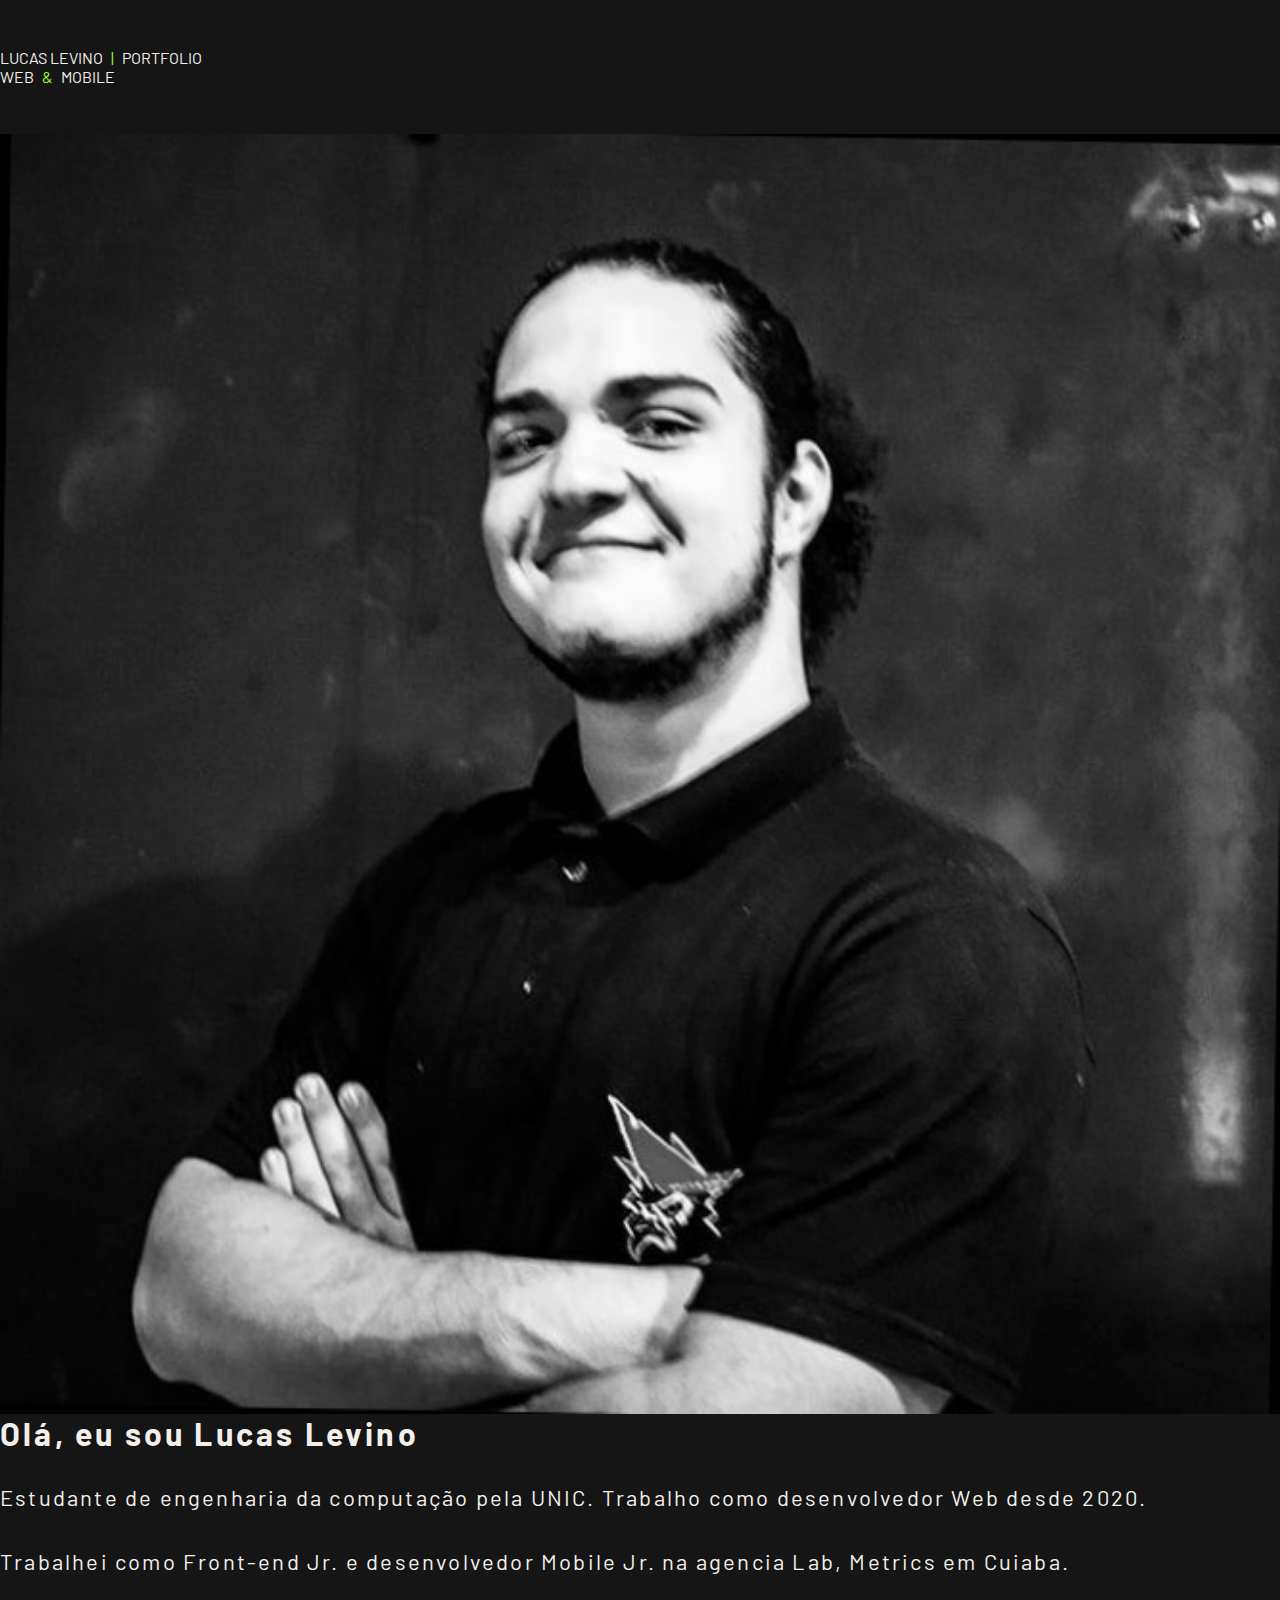
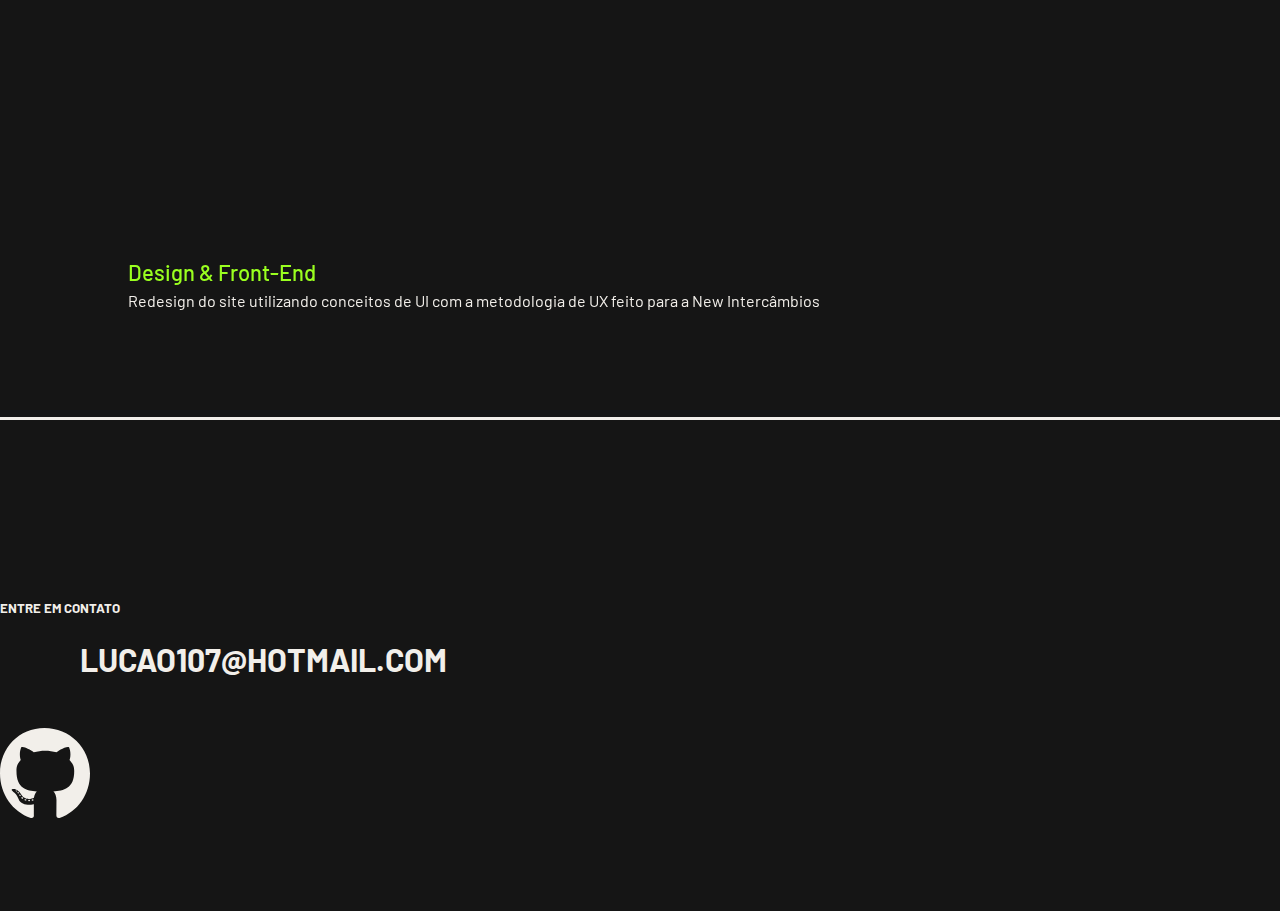
==== index.html @ aa49f3d6 "cursor" ====
<!DOCTYPE html>
<html lang="pt-br">

<head>
    <meta charset="UTF-8">
    <meta name="viewport" content="width=device-width, initial-scale=1.0">
    <title>Lucas Levino | Portfolio</title>

    <link rel="shortcut icon" href="./assets/favicon.png" />
    <link href="https://cdn.jsdelivr.net/npm/bootstrap@5.0.0-beta1/dist/css/bootstrap.min.css" rel="stylesheet"
        integrity="sha384-giJF6kkoqNQ00vy+HMDP7azOuL0xtbfIcaT9wjKHr8RbDVddVHyTfAAsrekwKmP1" crossorigin="anonymous">
    <link rel="stylesheet" href="./src/css/styles.css">
</head>

<body>

    <header class="container">
        <div class="col-sm-12">
            <div class="row d-flex">

                <div class="col-8 col-sm-6">
                    <h4>LUCAS LEVINO<span>|</span>PORTFOLIO</h4>
                </div>

                <div class="col-4 col-sm-6 d-flex justify-content-end">
                    <h4 class="float-right">WEB<span>&</span>MOBILE</h4>
                </div>

            </div>
        </div>
    </header>


    <section id="about">
    
        <div class="container">

            <div class="row d-flex align-items-center" style="height: 100vh;">

                <div class="col-lg-12 col-md-12 col-sm-12">

                    <div class="row">

                        <div class="col-lg-5 col-md-5 col-sm-12">
                           <img width="100%" alt="a picture of me" src="[data-uri]">
                        </div>

                        <div class="col-1"></div>

                        <div class="col-6 d-flex align-items-end">
                            <div class="row">
                                <h3 class="name"> Olá, eu sou Lucas Levino </h3> 

                                <p class="text-desc">Estudante de engenharia da computação pela UNIC. Trabalho como desenvolvedor Web desde 2020. <br /><br /> Trabalhei como Front-end Jr. e desenvolvedor Mobile Jr. na agencia Lab, Metrics em Cuiaba. </p>
                            </div>

                        </div>

                    </div>

                </div>

            </div>

        </div>
    
    </section>


    <section id="portfolio">
        <div class="container item-portfolio">

            <div class="col-sm-1"></div>

            <div class="col-sm-11">

                    <div class="row">
                        <div class="col-sm-1"></div>
                        <div class="col-md-11 col-sm-11">
                            
                            <div class="row">
                                <div class="slide-wrapper">

                                    <ul class="slide">
                                        <li>

                                            <iframe width="1024px" height="680px" src="https://www.figma.com/embed?embed_host=share&url=https%3A%2F%2Fwww.figma.com%2Fproto%2F5u3Y4OYduTuFRxQapcjtul%2FNew%3Fnode-id%3D79%253A323%26viewport%3D1167%252C554%252C0.10126150399446487%26scaling%3Dscale-down-width" allowfullscreen></iframe>
                                                    
                                            <h4 class="tag-title"> Design & Front-End </h4>
                                            <p class="desc-body"> Redesign do site utilizando conceitos de UI com a metodologia de UX feito para a New Intercâmbios</p>

                                        </li>
                                        <!-- <li><div class="slide-item" style="background-color: red;"></div></li>
                                        <li><div class="slide-item" style="background-color: blue;"></div></li>
                                        <li><div class="slide-item" style="background-color: yellow;"></div></li>
                                        <li><div class="slide-item" style="background-color: whitesmoke;"></div></li>
                                        <li><div class="slide-item" style="background-color: blue;"></div></li>
                                        <li><div class="slide-item" style="background-color: yellow;"></div></li>
                                        <li><div class="slide-item" style="background-color: whitesmoke;"></div></li> -->
                                    </ul>
                                </div>
                            </div>

                            <div class="row">
                                <div class="arrow-nav">
                                    <button class="prev"></button>
                                    <button class="next"></button>
                                </div>
                            </div>
                            
                        </div>

                    </div>

            </div>

        </div>
    
    </section>


    <footer id="contact">
    
        <div class="container">
            <div class="row d-flex justify-content-center" style="margin-bottom: 50px;">
                <div class="col-6">
                    <div class="row">
                        <h5>
                            ENTRE EM CONTATO
                        </h5>
                    </div>
                    <div class="row">
                        <h1 style="margin-left: 80px; margin-top: 24px; text-transform: uppercase;" >
                            lucao107@hotmail.com
                        </h1>
                    </div>
                </div>
            </div>

            <div class="row d-flex justify-content-end">
                <div class="col-2">
                    <a href="#" id="github" class="text-right">
                        <svg width="90" height="90" viewBox="0 0 90 90" id="github-svg" xmlns="http://www.w3.org/2000/svg">
                        <path d="M30.1028 72.4679C30.1028 72.8401 29.6855 73.1378 29.1593 73.1378C28.5605 73.1937 28.1431 72.8959 28.1431 72.4679C28.1431 72.0957 28.5605 71.7979 29.0867 71.7979C29.631 71.7421 30.1028 72.0398 30.1028 72.4679ZM24.4597 71.6304C24.3327 72.0026 24.6956 72.4306 25.2399 72.5423C25.7117 72.7284 26.256 72.5423 26.3649 72.1701C26.4738 71.7979 26.129 71.3699 25.5847 71.2024C25.1129 71.0721 24.5867 71.2582 24.4597 71.6304ZM32.4798 71.314C31.9536 71.4443 31.5907 71.7979 31.6452 72.2259C31.6996 72.5981 32.1714 72.8401 32.7157 72.7098C33.2419 72.5795 33.6048 72.2259 33.5504 71.8537C33.496 71.5001 33.006 71.2582 32.4798 71.314ZM44.4194 0C19.252 0 0 19.5965 0 45.4087C0 66.0474 12.6653 83.7084 30.756 89.9242C33.0786 90.3522 33.8952 88.882 33.8952 87.6723C33.8952 86.5185 33.8407 80.1539 33.8407 76.2457C33.8407 76.2457 21.1391 79.0372 18.4718 70.6999C18.4718 70.6999 16.4032 65.2844 13.4274 63.8886C13.4274 63.8886 9.27218 60.9668 13.7177 61.0226C13.7177 61.0226 18.2359 61.3948 20.7218 65.824C24.6956 73.0076 31.3548 70.9418 33.9496 69.7136C34.3669 66.7359 35.5464 64.6702 36.8528 63.4419C26.7097 62.2881 16.4758 60.7807 16.4758 42.8777C16.4758 37.76 17.8548 35.1918 20.7581 31.9164C20.2863 30.7067 18.744 25.7192 21.2298 19.2801C25.0222 18.0704 33.75 24.3048 33.75 24.3048C37.379 23.2627 41.2802 22.723 45.1452 22.723C49.0101 22.723 52.9113 23.2627 56.5403 24.3048C56.5403 24.3048 65.2681 18.0518 69.0605 19.2801C71.5464 25.7378 70.004 30.7067 69.5323 31.9164C72.4355 35.2104 74.2137 37.7786 74.2137 42.8777C74.2137 60.8365 63.5262 62.2695 53.3831 63.4419C55.0524 64.9121 56.4677 67.7037 56.4677 72.077C56.4677 78.3487 56.4133 86.1091 56.4133 87.6351C56.4133 88.8448 57.248 90.315 59.5524 89.887C77.6976 83.7084 90 66.0474 90 45.4087C90 19.5965 69.5867 0 44.4194 0ZM17.6371 64.1864C17.4012 64.3725 17.4556 64.8005 17.7641 65.1541C18.0544 65.4518 18.4718 65.5821 18.7077 65.3402C18.9435 65.1541 18.8891 64.726 18.5806 64.3725C18.2903 64.0747 17.873 63.9444 17.6371 64.1864ZM15.6774 62.6789C15.5504 62.9209 15.7319 63.2186 16.0948 63.4047C16.3851 63.5908 16.748 63.535 16.875 63.2745C17.002 63.0325 16.8206 62.7348 16.4577 62.5487C16.0948 62.437 15.8044 62.4928 15.6774 62.6789ZM21.5565 69.3041C21.2661 69.5461 21.375 70.1044 21.7923 70.458C22.2097 70.886 22.7359 70.9418 22.9718 70.6441C23.2077 70.4021 23.0988 69.8438 22.7359 69.4902C22.3367 69.0622 21.7923 69.0064 21.5565 69.3041ZM19.4879 66.5685C19.1976 66.7546 19.1976 67.2384 19.4879 67.6665C19.7782 68.0945 20.2681 68.2806 20.504 68.0945C20.7944 67.8526 20.7944 67.3687 20.504 66.9407C20.25 66.5126 19.7782 66.3265 19.4879 66.5685Z"/>
                        </svg>
                    </a>
                </div>
            </div>
        </div>
    
    </footer>


    <script type="module" src="./src/js/script.js"></script>
</body>

</html>
---- src/css/styles.css ----
@import url('https://fonts.googleapis.com/css2?family=Barlow:wght@400;500;600&display=swap');

html, body, div, span, applet, object, iframe,
h1, h2, h3, h4, h5, h6, p, blockquote, pre,
a, abbr, acronym, address, big, cite, code,
del, dfn, em, img, ins, kbd, q, s, samp,
small, strike, strong, sub, sup, tt, var,
b, u, i, center,
dl, dt, dd, ol, ul, li,
fieldset, form, label, legend,
table, caption, tbody, tfoot, thead, tr, th, td,
article, aside, canvas, details, embed, 
figure, figcaption, footer, header, hgroup, 
menu, nav, output, ruby, section, summary,
time, mark, audio, video {

	margin: 0;
	padding: 0;
	border: 0;
	vertical-align: baseline;

}

ul {

    list-style: none;

}


* {


    font-family: 'Barlow', sans-serif;
    --cor-light: #F2EFEA;
    --cor-light-hover: #D1CABE;
    --cor-background: #151515;
    --cor-green: #9AFF1F;

    box-sizing: border-box;

}


body {

	background-color: var(--cor-background);
	color: var(--cor-light);

    /* overflow: hidden; */
    
}

h4 {

    font-weight: normal;
    font-size: 16px;

}

h4 span {

    margin: 0 8px;
    color: var(--cor-green);

}

header {

    margin-top: 48px;
    margin-bottom: 48px;
}

/* 
 *  Section About-Me
 *  - height   
 */

.name{

    font-size: 32px;
    line-height: 32px;
    letter-spacing: 0.1em;
    margin-bottom: 32px;

}

.text-desc {

    font-size: 22px;
    line-height: 32px;
    letter-spacing: 0.1em;
    
}

#about .container {

    border-bottom: 3px solid var(--cor-light); 

}

/* 
 *  Footer
 *  - #contact   
 */


#contact .container {

    border-top: 3px solid var(--cor-light);
    padding-top: 180px;
    padding-bottom: 90px;

}

#github-svg path{

    fill: var(--cor-light);

}

#github-svg path:hover{

    fill: var(--cor-light-hover);

}


/* 
*   Portifolio
*    - item-portfolio
*/

.item-portfolio { 

    padding-top: 120px;
    margin-bottom: 80px;
    height: 100vh;

}

.tag-title {

    font-weight: 500;
    font-size: 22px;
    line-height: 32px;
    margin-top: 16px;
    color: var(--cor-green);

}


.desc-body{

    font-weight: normal;
    font-size: 16px;
    line-height: 26px;

}




/* 
    * Slide
 */

.slide-wrapper {

    overflow: hidden;
    grid-column: 1 / -1;

} 

.slide {

    display: flex;

}

.slide:hover {

    will-change: transform;

}

.slide div{

    flex-shrink: 0;
    width: 100vw;
    height: 100vw;
    max-width: 1024px;
    max-height: 720px;
    margin: 0 32px;
    opacity: .8;
    transform: scale(.8);
    transition: .4s;

}

.slide div.active {

    opacity: 1;
    transform: scale(1);

}

.slide-item {

    height: 100%;
    width:  100%;

}

.arrow-nav {

    display: flex;
    justify-content: space-between;
    margin: 64px 0;

}

a:hover {

    cursor: url('../../assets/cursor.cur'), pointer;

}

.arrow-nav button {

    cursor: url('../../assets/cursor.cur'), pointer;

    padding: 20px;
    color: var(--cor-light);
    border: none;
    border-radius: 0px;
    background: url('../../assets/arrow-right.svg') center center no-repeat;
    
}

.arrow-nav button.prev {

    transform: rotate(-180deg);

}
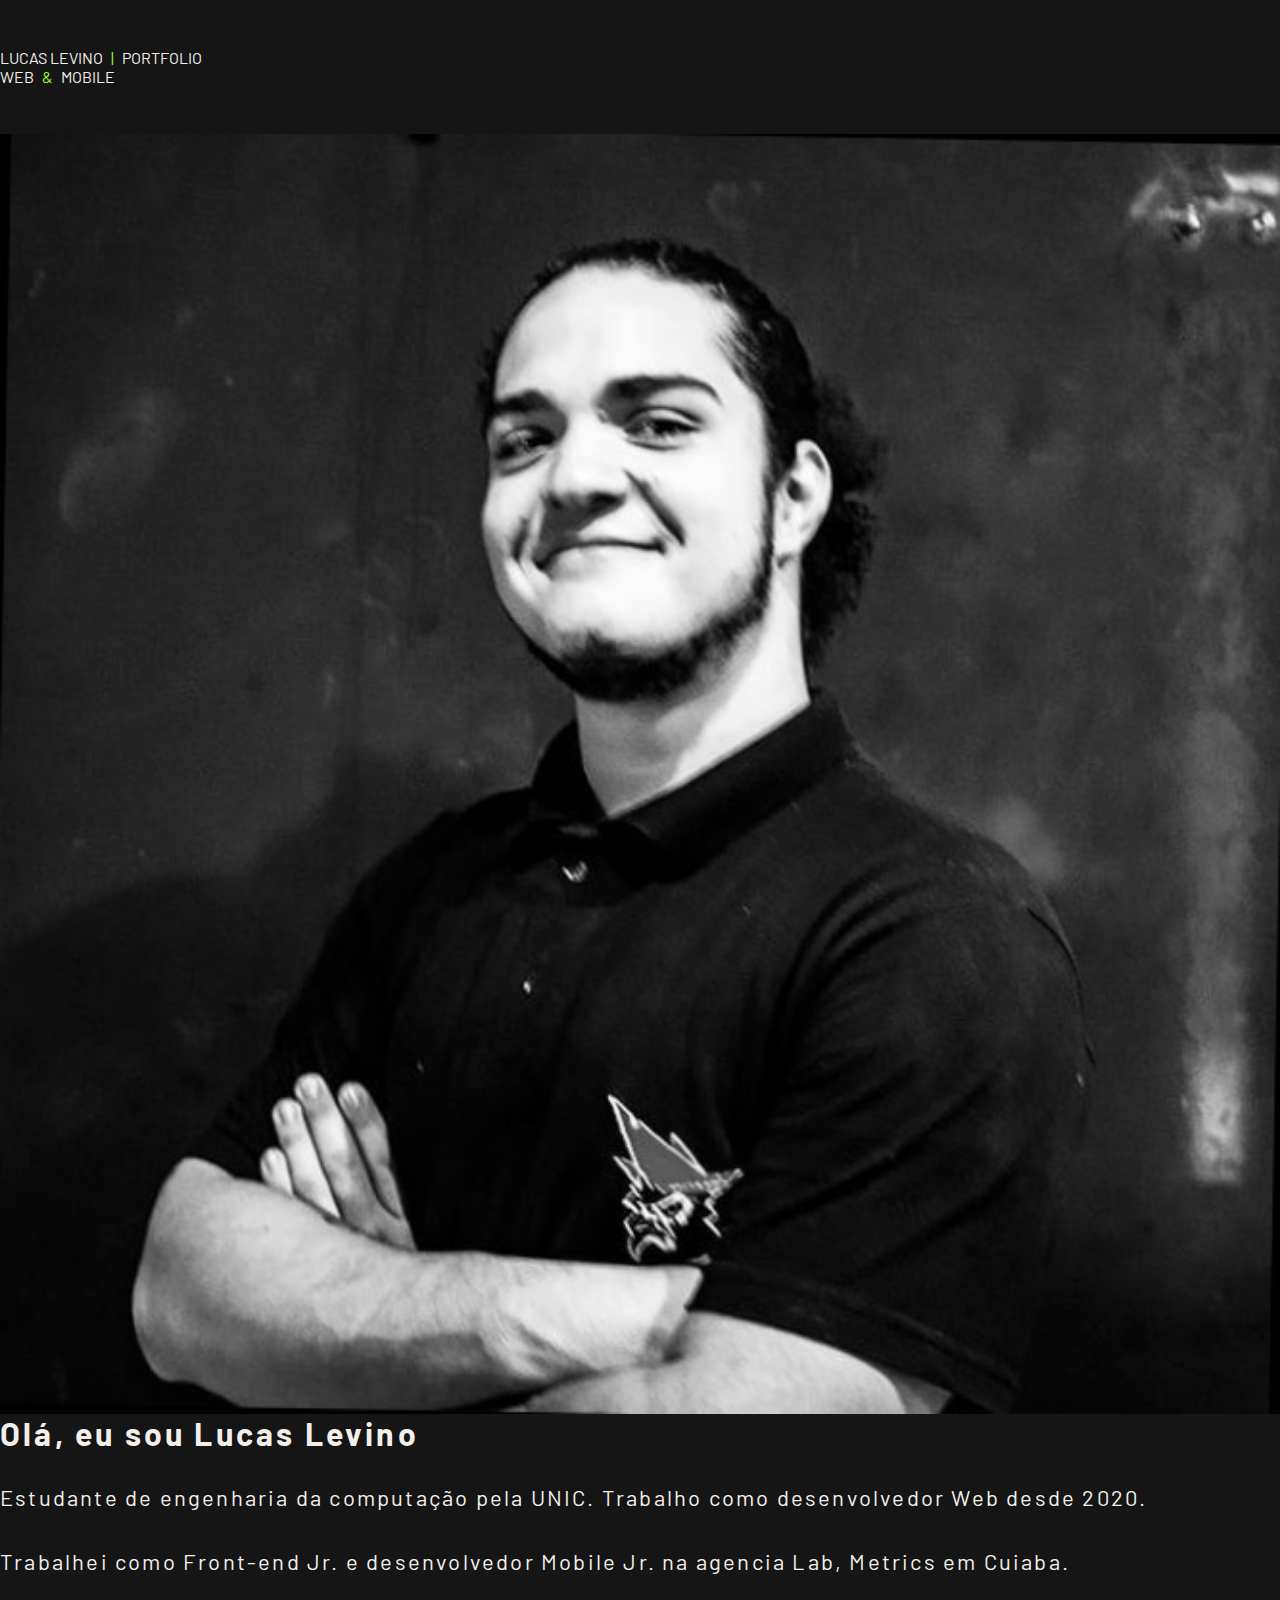
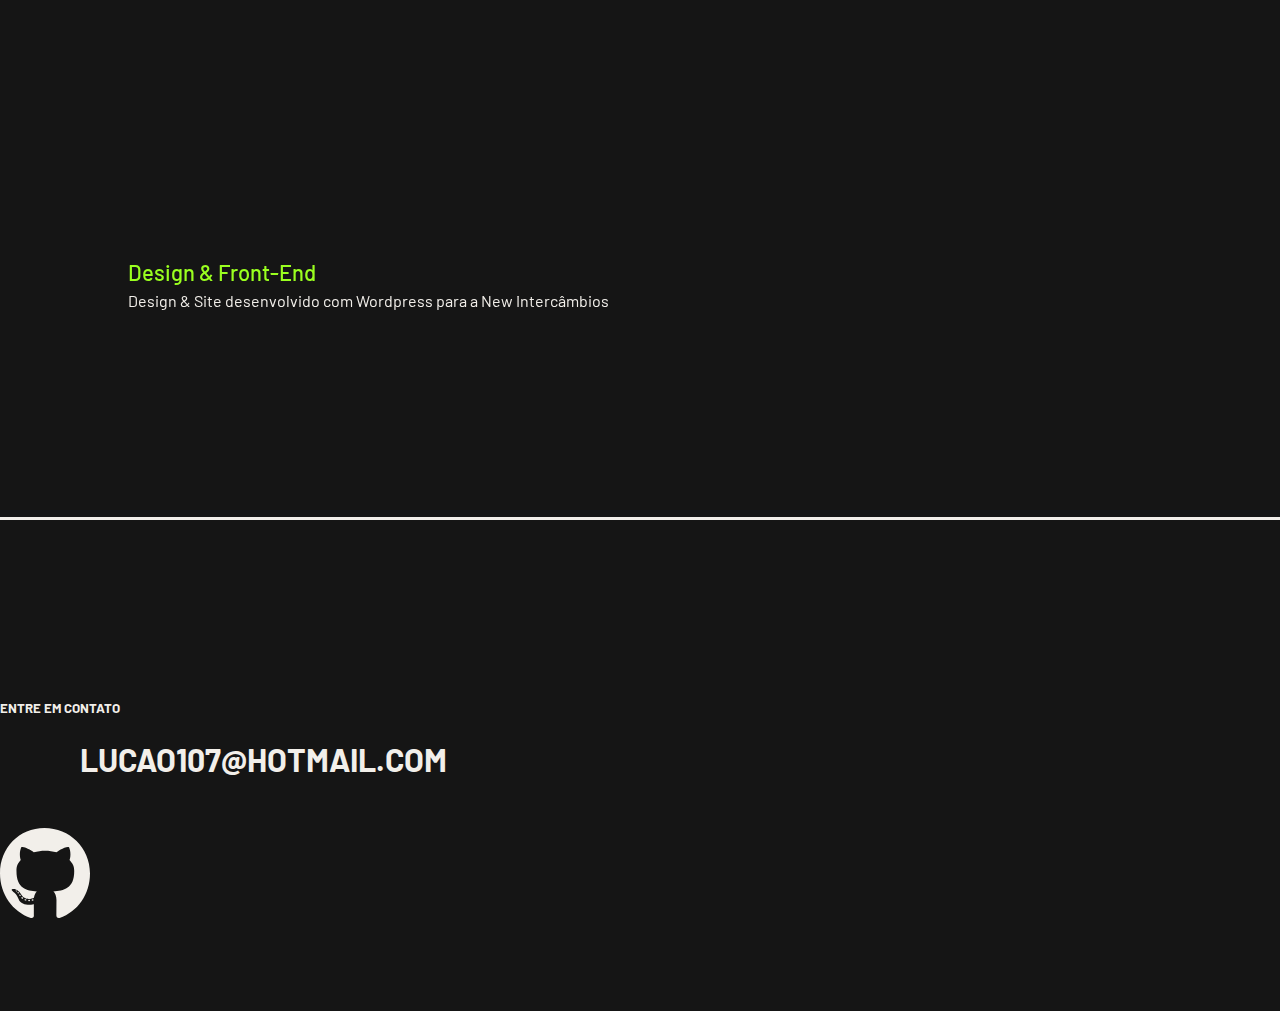
==== commit 34e75646: "portfolio incluided" ====
--- a/index.html
+++ b/index.html
@@ -50,7 +50,6 @@
                         <div class="col-6 d-flex align-items-end">
                             <div class="row">
                                 <h3 class="name"> Olá, eu sou Lucas Levino </h3> 
-
                                 <p class="text-desc">Estudante de engenharia da computação pela UNIC. Trabalho como desenvolvedor Web desde 2020. <br /><br /> Trabalhei como Front-end Jr. e desenvolvedor Mobile Jr. na agencia Lab, Metrics em Cuiaba. </p>
                             </div>
 
@@ -70,52 +69,69 @@
     <section id="portfolio">
         <div class="container item-portfolio">
 
-            <div class="col-sm-1"></div>
+            <div class="col-12">
 
-            <div class="col-sm-11">
+                <div class="row">
+                    <div class="slide-wrapper">
 
-                    <div class="row">
-                        <div class="col-sm-1"></div>
-                        <div class="col-md-11 col-sm-11">
-                            
-                            <div class="row">
-                                <div class="slide-wrapper">
+                        <ul class="slide">
+                            <li class="slide-item">
 
-                                    <ul class="slide">
-                                        <li>
+                                <iframe width="1024px" height="680px" src="https://www.figma.com/embed?embed_host=share&url=https%3A%2F%2Fwww.figma.com%2Fproto%2F5u3Y4OYduTuFRxQapcjtul%2FNew%3Fnode-id%3D79%253A323%26viewport%3D1167%252C554%252C0.10126150399446487%26scaling%3Dscale-down-width" allowfullscreen></iframe>
+                                        
+                                <h4 class="tag-title"> Design & Front-End </h4>
+                                <p class="desc-body"> Design & Site desenvolvido com Wordpress para a New Intercâmbios</p>
 
-                                            <iframe width="1024px" height="680px" src="https://www.figma.com/embed?embed_host=share&url=https%3A%2F%2Fwww.figma.com%2Fproto%2F5u3Y4OYduTuFRxQapcjtul%2FNew%3Fnode-id%3D79%253A323%26viewport%3D1167%252C554%252C0.10126150399446487%26scaling%3Dscale-down-width" allowfullscreen></iframe>
-                                                    
-                                            <h4 class="tag-title"> Design & Front-End </h4>
-                                            <p class="desc-body"> Redesign do site utilizando conceitos de UI com a metodologia de UX feito para a New Intercâmbios</p>
+                            </li>
 
-                                        </li>
-                                        <!-- <li><div class="slide-item" style="background-color: red;"></div></li>
-                                        <li><div class="slide-item" style="background-color: blue;"></div></li>
-                                        <li><div class="slide-item" style="background-color: yellow;"></div></li>
-                                        <li><div class="slide-item" style="background-color: whitesmoke;"></div></li>
-                                        <li><div class="slide-item" style="background-color: blue;"></div></li>
-                                        <li><div class="slide-item" style="background-color: yellow;"></div></li>
-                                        <li><div class="slide-item" style="background-color: whitesmoke;"></div></li> -->
-                                    </ul>
-                                </div>
-                            </div>
+                            <li class="slide-item">
 
-                            <div class="row">
-                                <div class="arrow-nav">
-                                    <button class="prev"></button>
-                                    <button class="next"></button>
-                                </div>
-                            </div>
-                            
-                        </div>
+                                <iframe width="1024px" height="680px" src="https://www.figma.com/embed?embed_host=share&url=https%3A%2F%2Fwww.figma.com%2Fproto%2FNVu9euClCofh5lmIiWSYM9%2FRafa-M.%3Fnode-id%3D63%253A28%26viewport%3D771%252C37%252C0.11810070276260376%26scaling%3Dscale-down-width" allowfullscreen></iframe>
+                                        
+                                <h4 class="tag-title"> Front-End </h4>
+                                <p class="desc-body"> 
+                                    Site feito em Wordpress para agência de branding Martinelli. 
+                                </p>
+
+                                <p class="artist-credit">Design by <a href="https://www.linkedin.com/in/brendomkt/" class="especial-link" target="_blank">Brendovale</a></p>
+
+                            </li>
+
+                            <li class="slide-item">
+
+                                <iframe width="1024px" height="680px" src="https://www.figma.com/embed?embed_host=share&url=https%3A%2F%2Fwww.figma.com%2Fproto%2F7u4mbjagzNuLjR2HVacpLl%2FRF%3Fnode-id%3D132%253A12%26viewport%3D980%252C1280%252C0.2947922945022583%26viewport%3D771%252C37%252C0.11810070276260376%26scaling%3Dscale-down-width" allowfullscreen></iframe>
+                                        
+                                <h4 class="tag-title"> Design & Front-End </h4>
+                                <p class="desc-body"> 
+                                    Design & Site desenvolvido com Wordpress para o inicio da campanha politica municipais de 2020 para o candidato a prefeito Roberto França.
+                                </p>
+
+                            </li>
+
+                            <li class="slide-item">
+
+                                <iframe width="1024px" height="680px" src="https://www.figma.com/embed?embed_host=share&url=https%3A%2F%2Fwww.figma.com%2Fproto%2FRMoTZCqQQK96V3aZvPUSP8%2FDelta%3Fnode-id%3D14%253A1518%26viewport%3D800%252C414%252C0.19536884129047394%26scaling%3Dscale-down-width" allowfullscreen></iframe>
+                                        
+                                <h4 class="tag-title"> Design </h4>
+                                <p class="desc-body"> 
+                                    Design do site feito para a empresa Delta seguros. 
+                                </p>
+                                
+                            </li>
+                        </ul>
 
                     </div>
+                </div>
+
+                <div class="row">
+                    <div class="arrow-nav">
+                        <button class="prev"></button>
+                        <button class="next"></button>
+                    </div>
+                </div>
 
             </div>
-
         </div>
-    
     </section>
 
 
@@ -139,7 +155,7 @@
 
             <div class="row d-flex justify-content-end">
                 <div class="col-2">
-                    <a href="#" id="github" class="text-right">
+                    <a href="https://github.com/LucasLevino" target="_blank" id="github" class="text-right">
                         <svg width="90" height="90" viewBox="0 0 90 90" id="github-svg" xmlns="http://www.w3.org/2000/svg">
                         <path d="M30.1028 72.4679C30.1028 72.8401 29.6855 73.1378 29.1593 73.1378C28.5605 73.1937 28.1431 72.8959 28.1431 72.4679C28.1431 72.0957 28.5605 71.7979 29.0867 71.7979C29.631 71.7421 30.1028 72.0398 30.1028 72.4679ZM24.4597 71.6304C24.3327 72.0026 24.6956 72.4306 25.2399 72.5423C25.7117 72.7284 26.256 72.5423 26.3649 72.1701C26.4738 71.7979 26.129 71.3699 25.5847 71.2024C25.1129 71.0721 24.5867 71.2582 24.4597 71.6304ZM32.4798 71.314C31.9536 71.4443 31.5907 71.7979 31.6452 72.2259C31.6996 72.5981 32.1714 72.8401 32.7157 72.7098C33.2419 72.5795 33.6048 72.2259 33.5504 71.8537C33.496 71.5001 33.006 71.2582 32.4798 71.314ZM44.4194 0C19.252 0 0 19.5965 0 45.4087C0 66.0474 12.6653 83.7084 30.756 89.9242C33.0786 90.3522 33.8952 88.882 33.8952 87.6723C33.8952 86.5185 33.8407 80.1539 33.8407 76.2457C33.8407 76.2457 21.1391 79.0372 18.4718 70.6999C18.4718 70.6999 16.4032 65.2844 13.4274 63.8886C13.4274 63.8886 9.27218 60.9668 13.7177 61.0226C13.7177 61.0226 18.2359 61.3948 20.7218 65.824C24.6956 73.0076 31.3548 70.9418 33.9496 69.7136C34.3669 66.7359 35.5464 64.6702 36.8528 63.4419C26.7097 62.2881 16.4758 60.7807 16.4758 42.8777C16.4758 37.76 17.8548 35.1918 20.7581 31.9164C20.2863 30.7067 18.744 25.7192 21.2298 19.2801C25.0222 18.0704 33.75 24.3048 33.75 24.3048C37.379 23.2627 41.2802 22.723 45.1452 22.723C49.0101 22.723 52.9113 23.2627 56.5403 24.3048C56.5403 24.3048 65.2681 18.0518 69.0605 19.2801C71.5464 25.7378 70.004 30.7067 69.5323 31.9164C72.4355 35.2104 74.2137 37.7786 74.2137 42.8777C74.2137 60.8365 63.5262 62.2695 53.3831 63.4419C55.0524 64.9121 56.4677 67.7037 56.4677 72.077C56.4677 78.3487 56.4133 86.1091 56.4133 87.6351C56.4133 88.8448 57.248 90.315 59.5524 89.887C77.6976 83.7084 90 66.0474 90 45.4087C90 19.5965 69.5867 0 44.4194 0ZM17.6371 64.1864C17.4012 64.3725 17.4556 64.8005 17.7641 65.1541C18.0544 65.4518 18.4718 65.5821 18.7077 65.3402C18.9435 65.1541 18.8891 64.726 18.5806 64.3725C18.2903 64.0747 17.873 63.9444 17.6371 64.1864ZM15.6774 62.6789C15.5504 62.9209 15.7319 63.2186 16.0948 63.4047C16.3851 63.5908 16.748 63.535 16.875 63.2745C17.002 63.0325 16.8206 62.7348 16.4577 62.5487C16.0948 62.437 15.8044 62.4928 15.6774 62.6789ZM21.5565 69.3041C21.2661 69.5461 21.375 70.1044 21.7923 70.458C22.2097 70.886 22.7359 70.9418 22.9718 70.6441C23.2077 70.4021 23.0988 69.8438 22.7359 69.4902C22.3367 69.0622 21.7923 69.0064 21.5565 69.3041ZM19.4879 66.5685C19.1976 66.7546 19.1976 67.2384 19.4879 67.6665C19.7782 68.0945 20.2681 68.2806 20.504 68.0945C20.7944 67.8526 20.7944 67.3687 20.504 66.9407C20.25 66.5126 19.7782 66.3265 19.4879 66.5685Z"/>
                         </svg>
@@ -152,6 +168,7 @@
 
 
     <script type="module" src="./src/js/script.js"></script>
+    
 </body>
 
 </html>
--- a/src/css/styles.css
+++ b/src/css/styles.css
@@ -36,6 +36,7 @@
     --cor-light-hover: #D1CABE;
     --cor-background: #151515;
     --cor-green: #9AFF1F;
+    --cor-green-dark: #81D31D;
 
     box-sizing: border-box;
 
@@ -104,6 +105,11 @@
  *  - #contact   
  */
 
+#contact {
+    margin-top: 180px;
+
+
+}
 
 #contact .container {
 
@@ -131,10 +137,15 @@
 *    - item-portfolio
 */
 
+#portifolio {
+
+    margin-bottom: 80px;
+
+}
+
 .item-portfolio { 
 
     padding-top: 120px;
-    margin-bottom: 80px;
     height: 100vh;
 
 }
@@ -149,7 +160,6 @@
 
 }
 
-
 .desc-body{
 
     font-weight: normal;
@@ -158,7 +168,22 @@
 
 }
 
-
+.especial-link {
+
+    text-decoration: none;
+    color: var(--cor-green);
+
+}
+
+.especial-link:hover {
+
+    color: var(--cor-green-dark);
+
+}
+
+.artist-credit{ 
+    margin-top: 32px;
+}
 
 
 /* 
@@ -184,33 +209,27 @@
 
 }
 
-.slide div{
+.slide li{
 
     flex-shrink: 0;
     width: 100vw;
     height: 100vw;
     max-width: 1024px;
-    max-height: 720px;
-    margin: 0 32px;
+    max-height: 900px;
+    margin: 0 64px;
     opacity: .8;
     transform: scale(.8);
     transition: .4s;
 
 }
 
-.slide div.active {
+.slide li.active {
 
     opacity: 1;
     transform: scale(1);
 
 }
 
-.slide-item {
-
-    height: 100%;
-    width:  100%;
-
-}
 
 .arrow-nav {
 
@@ -242,4 +261,5 @@
 
     transform: rotate(-180deg);
 
-}+}
+
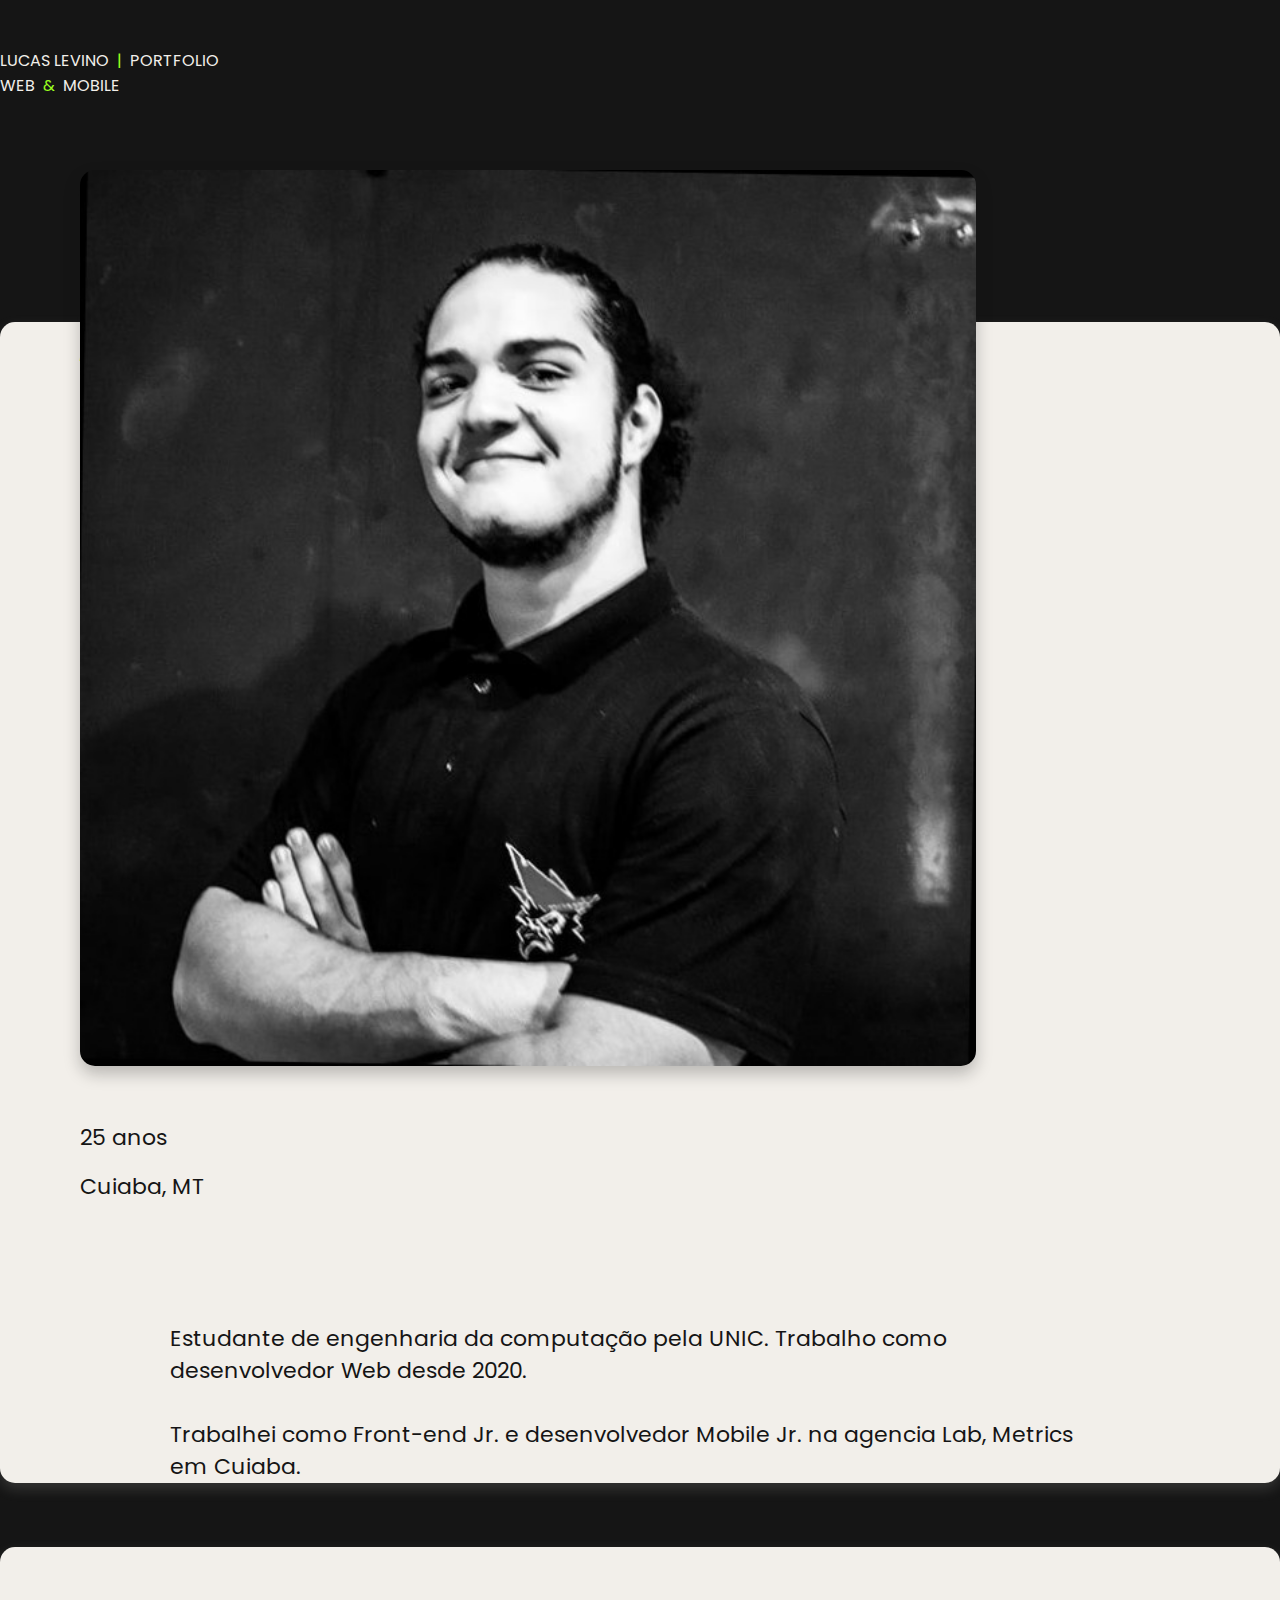
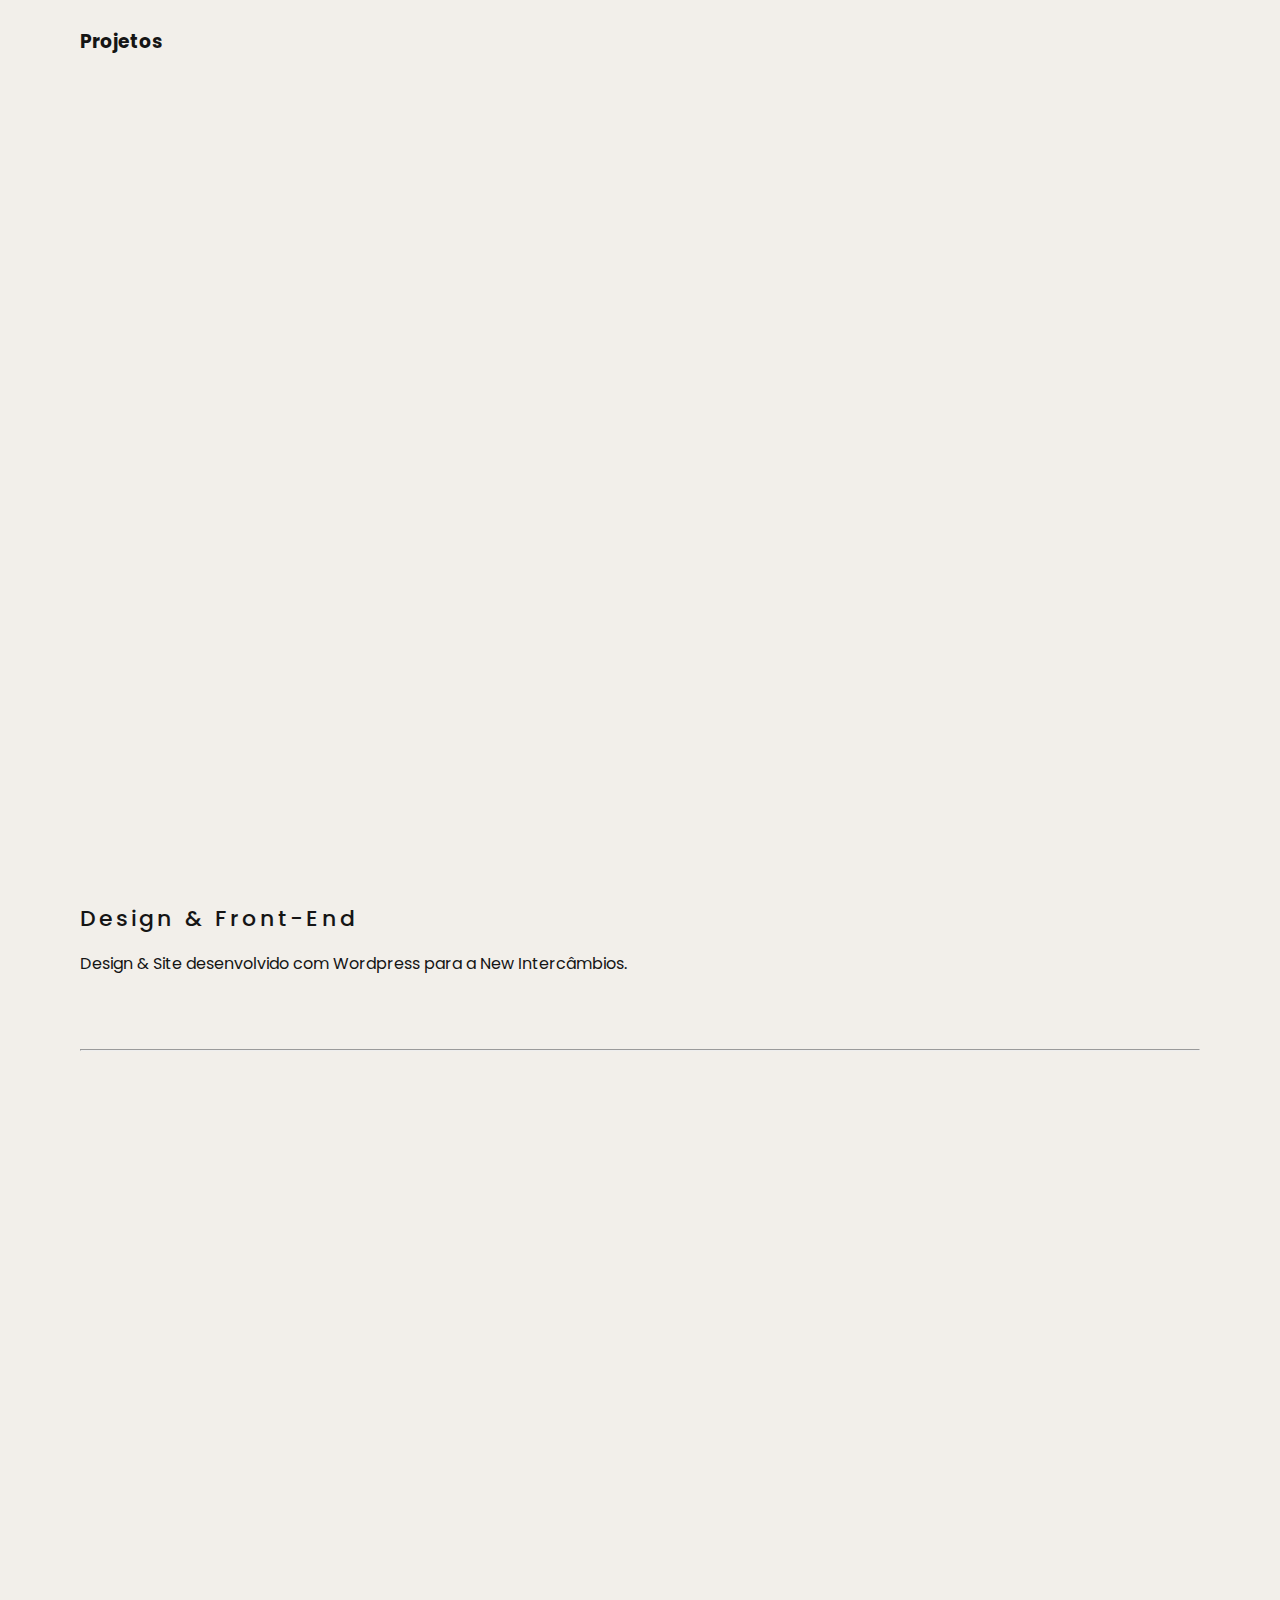
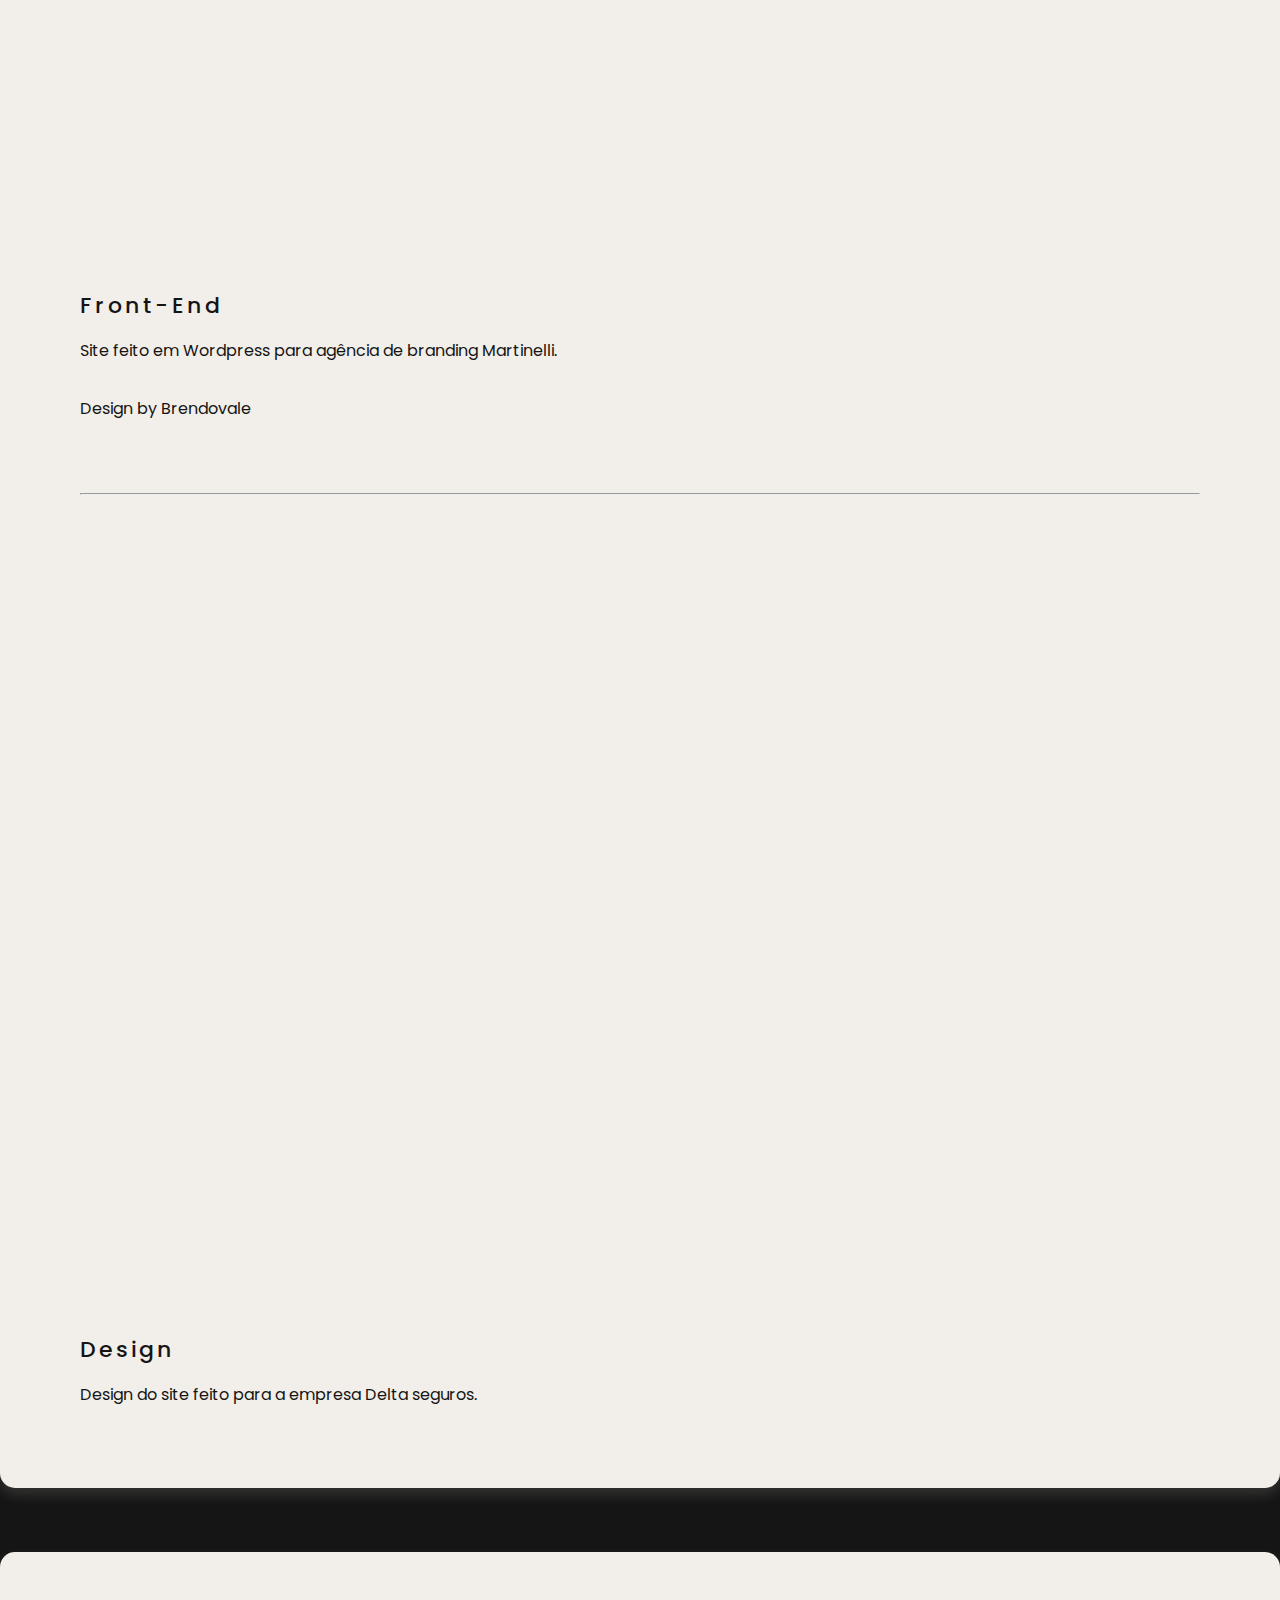
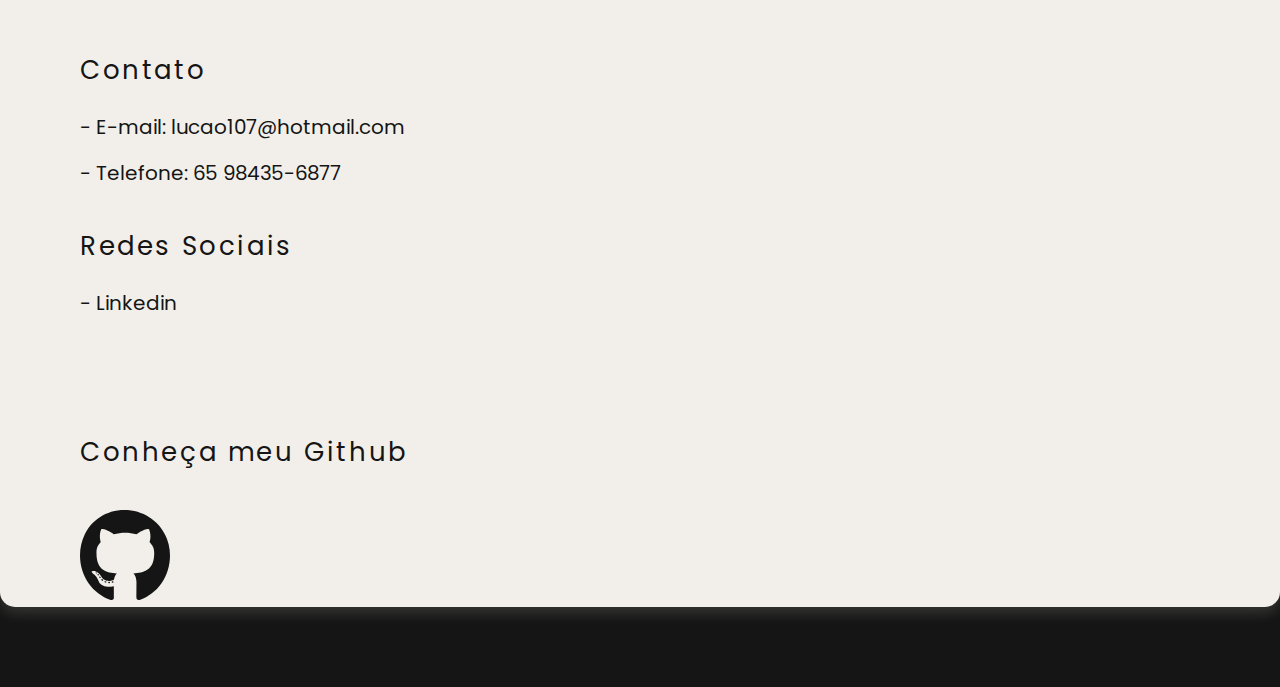
==== commit a0c21285: "new portfolio added" ====
--- a/index.html
+++ b/index.html
@@ -9,166 +9,182 @@
     <link rel="shortcut icon" href="./assets/favicon.png" />
     <link href="https://cdn.jsdelivr.net/npm/bootstrap@5.0.0-beta1/dist/css/bootstrap.min.css" rel="stylesheet"
         integrity="sha384-giJF6kkoqNQ00vy+HMDP7azOuL0xtbfIcaT9wjKHr8RbDVddVHyTfAAsrekwKmP1" crossorigin="anonymous">
+
     <link rel="stylesheet" href="./src/css/styles.css">
+    <link rel="stylesheet" href="./src/css/styles-responsive.css">
 </head>
 
-<body>
+<body class="container" >
 
-    <header class="container">
-        <div class="col-sm-12">
-            <div class="row d-flex">
+    <header class="col-12">
+        <div class="row">
 
-                <div class="col-8 col-sm-6">
-                    <h4>LUCAS LEVINO<span>|</span>PORTFOLIO</h4>
-                </div>
+            <div class="col-8 col-sm-6">
+                <h5>LUCAS LEVINO<span>|</span>PORTFOLIO</h5>
+            </div>
 
-                <div class="col-4 col-sm-6 d-flex justify-content-end">
-                    <h4 class="float-right">WEB<span>&</span>MOBILE</h4>
-                </div>
+            <div class="col-4 col-sm-6 d-flex justify-content-end">
+                <h5 class="float-right">WEB<span>&</span>MOBILE</h5>
+            </div>
 
-            </div>
         </div>
     </header>
 
+    <section class="card-context">
+        <div class="row">
 
-    <section id="about">
-    
-        <div class="container">
+            <div class="d-flex justify-content-end about-hello">
+                <h3>Olá<span>,</span> eu sou Lucas Levino</h3>
+            </div>
 
-            <div class="row d-flex align-items-center" style="height: 100vh;">
+        </div>
 
-                <div class="col-lg-12 col-md-12 col-sm-12">
+        <div class="row card-context-body">
 
-                    <div class="row">
+            <div class="col-lg-5 col-md-6 col-sm-12">
+                <div class="row">
+                    
+                    <div class="picture">
+                        <img width="100%" alt="a picture of me" src="[data-uri]">
+                    </div>
+                    
+                </div>
 
-                        <div class="col-lg-5 col-md-5 col-sm-12">
-                           <img width="100%" alt="a picture of me" src="[data-uri]">
-                        </div>
+                <div class="row about-me-info">
 
-                        <div class="col-1"></div>
-
-                        <div class="col-6 d-flex align-items-end">
-                            <div class="row">
-                                <h3 class="name"> Olá, eu sou Lucas Levino </h3> 
-                                <p class="text-desc">Estudante de engenharia da computação pela UNIC. Trabalho como desenvolvedor Web desde 2020. <br /><br /> Trabalhei como Front-end Jr. e desenvolvedor Mobile Jr. na agencia Lab, Metrics em Cuiaba. </p>
-                            </div>
-
-                        </div>
-
-                    </div>
+                    <ul class="list-about">
+                        <li id="hello-mobile">Olá, eu sou Lucas Levino</li>
+                        <li>25 anos</li>
+                        <li>Cuiaba, MT</li>
+                    </ul>
 
                 </div>
+            </div>
+
+            <div class="col-lg-7 col-md-6 col-sm-12 d-flex align-items-center">
+                <p class="text-about-body">
+                    Estudante de engenharia da computação pela UNIC. Trabalho como desenvolvedor Web desde 2020. <br/><br/>
+
+                    Trabalhei como Front-end Jr. e desenvolvedor Mobile Jr. na agencia Lab, Metrics em Cuiaba.
+                </p>
+            </div>
+
+        </div>
+    </section>
+
+    <section class="card-context">
+        <div class="card-context-body project-body">
+            <div class="row title-project">
+
+                <h3>Projetos</h3>
 
             </div>
 
-        </div>
-    
-    </section>
+            <div class="row">
 
-
-    <section id="portfolio">
-        <div class="container item-portfolio">
-
-            <div class="col-12">
-
-                <div class="row">
-                    <div class="slide-wrapper">
-
-                        <ul class="slide">
-                            <li class="slide-item">
-
-                                <iframe width="1024px" height="680px" src="https://www.figma.com/embed?embed_host=share&url=https%3A%2F%2Fwww.figma.com%2Fproto%2F5u3Y4OYduTuFRxQapcjtul%2FNew%3Fnode-id%3D79%253A323%26viewport%3D1167%252C554%252C0.10126150399446487%26scaling%3Dscale-down-width" allowfullscreen></iframe>
-                                        
-                                <h4 class="tag-title"> Design & Front-End </h4>
-                                <p class="desc-body"> Design & Site desenvolvido com Wordpress para a New Intercâmbios</p>
-
-                            </li>
-
-                            <li class="slide-item">
-
-                                <iframe width="1024px" height="680px" src="https://www.figma.com/embed?embed_host=share&url=https%3A%2F%2Fwww.figma.com%2Fproto%2FNVu9euClCofh5lmIiWSYM9%2FRafa-M.%3Fnode-id%3D63%253A28%26viewport%3D771%252C37%252C0.11810070276260376%26scaling%3Dscale-down-width" allowfullscreen></iframe>
-                                        
-                                <h4 class="tag-title"> Front-End </h4>
-                                <p class="desc-body"> 
-                                    Site feito em Wordpress para agência de branding Martinelli. 
-                                </p>
-
-                                <p class="artist-credit">Design by <a href="https://www.linkedin.com/in/brendomkt/" class="especial-link" target="_blank">Brendovale</a></p>
-
-                            </li>
-
-                            <li class="slide-item">
-
-                                <iframe width="1024px" height="680px" src="https://www.figma.com/embed?embed_host=share&url=https%3A%2F%2Fwww.figma.com%2Fproto%2F7u4mbjagzNuLjR2HVacpLl%2FRF%3Fnode-id%3D132%253A12%26viewport%3D980%252C1280%252C0.2947922945022583%26viewport%3D771%252C37%252C0.11810070276260376%26scaling%3Dscale-down-width" allowfullscreen></iframe>
-                                        
-                                <h4 class="tag-title"> Design & Front-End </h4>
-                                <p class="desc-body"> 
-                                    Design & Site desenvolvido com Wordpress para o inicio da campanha politica municipais de 2020 para o candidato a prefeito Roberto França.
-                                </p>
-
-                            </li>
-
-                            <li class="slide-item">
-
-                                <iframe width="1024px" height="680px" src="https://www.figma.com/embed?embed_host=share&url=https%3A%2F%2Fwww.figma.com%2Fproto%2FRMoTZCqQQK96V3aZvPUSP8%2FDelta%3Fnode-id%3D14%253A1518%26viewport%3D800%252C414%252C0.19536884129047394%26scaling%3Dscale-down-width" allowfullscreen></iframe>
-                                        
-                                <h4 class="tag-title"> Design </h4>
-                                <p class="desc-body"> 
-                                    Design do site feito para a empresa Delta seguros. 
-                                </p>
-                                
-                            </li>
-                        </ul>
-
+                <div class="row mb-40">
+                    <div class="col-12">
+                        <iframe width="100%" height="720px" style="border-radius: 15px;" src="https://www.figma.com/embed?embed_host=share&url=https%3A%2F%2Fwww.figma.com%2Fproto%2F5u3Y4OYduTuFRxQapcjtul%2FNew%3Fnode-id%3D79%253A323%26viewport%3D1167%252C554%252C0.10126150399446487%26scaling%3Dscale-down-width" allowfullscreen></iframe>
                     </div>
                 </div>
 
                 <div class="row">
-                    <div class="arrow-nav">
-                        <button class="prev"></button>
-                        <button class="next"></button>
+
+                    <h4 class="project-tag"> Design & Front-End </h4>
+                    <p class="desc-project"> 
+                        Design & Site desenvolvido com Wordpress para a New Intercâmbios.
+                    </p>
+
+                </div>
+            
+            </div>
+
+            <hr class="divider" />
+
+            <div class="row">
+               
+                <div class="row mb-40">
+                    <div class="col-12">
+                        <iframe width="100%" height="720px" style="border-radius: 15px;" src="https://www.figma.com/embed?embed_host=share&url=https%3A%2F%2Fwww.figma.com%2Fproto%2FNVu9euClCofh5lmIiWSYM9%2FRafa-M.%3Fnode-id%3D63%253A28%26viewport%3D771%252C37%252C0.11810070276260376%26scaling%3Dscale-down-width" allowfullscreen></iframe>
                     </div>
                 </div>
 
+                <div class="row">
+
+                    <h4 class="project-tag"> Front-End </h4>
+                    <p class="desc-project"> 
+                        Site feito em Wordpress para agência de branding Martinelli. 
+                    </p>
+                    <p class="artist-credit">Design by <a href="https://www.linkedin.com/in/brendomkt/" class="especial-link" target="_blank">Brendovale</a></p>
+
+                </div>
+            
             </div>
-        </div>
+
+            <hr class="divider" />
+
+            <div class="row">
+               
+                <div class="row mb-40">
+                    <div class="col-12">
+                        <iframe width="100%" height="720px" style="border-radius: 15px;" src="https://www.figma.com/embed?embed_host=share&url=https%3A%2F%2Fwww.figma.com%2Fproto%2FRMoTZCqQQK96V3aZvPUSP8%2FDelta%3Fnode-id%3D14%253A1518%26viewport%3D800%252C414%252C0.19536884129047394%26scaling%3Dscale-down-width" allowfullscreen></iframe>
+                    </div>
+                </div>
+
+                <div class="row">
+
+                    <h4 class="project-tag"> Design </h4>
+                    <p class="desc-project"> 
+                        Design do site feito para a empresa Delta seguros.
+                    </p>
+
+                </div>
+            
+            </div>
+
+        </div>                
     </section>
 
+    <footer id="contact" class="col-12 card-context">
+        <div class="row card-context-body">
+            <div class="col-lg-5 col-md-5 col-sm-12 contact-info">
 
-    <footer id="contact">
-    
-        <div class="container">
-            <div class="row d-flex justify-content-center" style="margin-bottom: 50px;">
-                <div class="col-6">
-                    <div class="row">
-                        <h5>
-                            ENTRE EM CONTATO
-                        </h5>
-                    </div>
-                    <div class="row">
-                        <h1 style="margin-left: 80px; margin-top: 24px; text-transform: uppercase;" >
-                            lucao107@hotmail.com
-                        </h1>
+                <div class="row mb-40">
+                    <h4 class="title-contact">Contato</h4>                    
+                    <ul class="list-info">
+                        <li><a href="mailto:lucao107@hotmail.com">- E-mail: lucao107@hotmail.com</a></li>
+                        <li><a href="tel:+556594356877"></a> - Telefone: 65 98435-6877</li>
+                    </ul>
+                </div>
+
+                <div class="row">
+                    <h4 class="title-contact">Redes Sociais</h4>
+                    <ul class="list-info">
+                        <li><a href="https://www.linkedin.com/in/lucas-levino-345a53113/" target="_blank" rel="Perfil Linkedin">- Linkedin</a></li>
+                    </ul>
+                </div>
+            
+            </div> 
+
+            <div class="col-lg-7 col-md-7 col-sm-12 d-flex align-items-center justify-content-md-end justify-content-sm-center">
+                <div class="col-md-12 col-sm-12 d-flex justify-content-md-end justify-content-sm-center">
+                    <div class="github-body">
+                        <div class="row text-center mb-40">
+                            <h4>Conheça meu Github</h4>
+                        </div>
+                        <div class="row text-center">
+                            <a href="http://" target="_blank" rel="noopener noreferrer">
+                                <svg width="90" height="90" viewBox="0 0 90 90" id="github-svg" xmlns="http://www.w3.org/2000/svg">
+                                <path d="M30.1028 72.4679C30.1028 72.8401 29.6855 73.1378 29.1593 73.1378C28.5605 73.1937 28.1431 72.8959 28.1431 72.4679C28.1431 72.0957 28.5605 71.7979 29.0867 71.7979C29.631 71.7421 30.1028 72.0398 30.1028 72.4679ZM24.4597 71.6304C24.3327 72.0026 24.6956 72.4306 25.2399 72.5423C25.7117 72.7284 26.256 72.5423 26.3649 72.1701C26.4738 71.7979 26.129 71.3699 25.5847 71.2024C25.1129 71.0721 24.5867 71.2582 24.4597 71.6304ZM32.4798 71.314C31.9536 71.4443 31.5907 71.7979 31.6452 72.2259C31.6996 72.5981 32.1714 72.8401 32.7157 72.7098C33.2419 72.5795 33.6048 72.2259 33.5504 71.8537C33.496 71.5001 33.006 71.2582 32.4798 71.314ZM44.4194 0C19.252 0 0 19.5965 0 45.4087C0 66.0474 12.6653 83.7084 30.756 89.9242C33.0786 90.3522 33.8952 88.882 33.8952 87.6723C33.8952 86.5185 33.8407 80.1539 33.8407 76.2457C33.8407 76.2457 21.1391 79.0372 18.4718 70.6999C18.4718 70.6999 16.4032 65.2844 13.4274 63.8886C13.4274 63.8886 9.27218 60.9668 13.7177 61.0226C13.7177 61.0226 18.2359 61.3948 20.7218 65.824C24.6956 73.0076 31.3548 70.9418 33.9496 69.7136C34.3669 66.7359 35.5464 64.6702 36.8528 63.4419C26.7097 62.2881 16.4758 60.7807 16.4758 42.8777C16.4758 37.76 17.8548 35.1918 20.7581 31.9164C20.2863 30.7067 18.744 25.7192 21.2298 19.2801C25.0222 18.0704 33.75 24.3048 33.75 24.3048C37.379 23.2627 41.2802 22.723 45.1452 22.723C49.0101 22.723 52.9113 23.2627 56.5403 24.3048C56.5403 24.3048 65.2681 18.0518 69.0605 19.2801C71.5464 25.7378 70.004 30.7067 69.5323 31.9164C72.4355 35.2104 74.2137 37.7786 74.2137 42.8777C74.2137 60.8365 63.5262 62.2695 53.3831 63.4419C55.0524 64.9121 56.4677 67.7037 56.4677 72.077C56.4677 78.3487 56.4133 86.1091 56.4133 87.6351C56.4133 88.8448 57.248 90.315 59.5524 89.887C77.6976 83.7084 90 66.0474 90 45.4087C90 19.5965 69.5867 0 44.4194 0ZM17.6371 64.1864C17.4012 64.3725 17.4556 64.8005 17.7641 65.1541C18.0544 65.4518 18.4718 65.5821 18.7077 65.3402C18.9435 65.1541 18.8891 64.726 18.5806 64.3725C18.2903 64.0747 17.873 63.9444 17.6371 64.1864ZM15.6774 62.6789C15.5504 62.9209 15.7319 63.2186 16.0948 63.4047C16.3851 63.5908 16.748 63.535 16.875 63.2745C17.002 63.0325 16.8206 62.7348 16.4577 62.5487C16.0948 62.437 15.8044 62.4928 15.6774 62.6789ZM21.5565 69.3041C21.2661 69.5461 21.375 70.1044 21.7923 70.458C22.2097 70.886 22.7359 70.9418 22.9718 70.6441C23.2077 70.4021 23.0988 69.8438 22.7359 69.4902C22.3367 69.0622 21.7923 69.0064 21.5565 69.3041ZM19.4879 66.5685C19.1976 66.7546 19.1976 67.2384 19.4879 67.6665C19.7782 68.0945 20.2681 68.2806 20.504 68.0945C20.7944 67.8526 20.7944 67.3687 20.504 66.9407C20.25 66.5126 19.7782 66.3265 19.4879 66.5685Z"/>
+                                </svg>
+                            </a>
+                        </div>
                     </div>
                 </div>
-            </div>
-
-            <div class="row d-flex justify-content-end">
-                <div class="col-2">
-                    <a href="https://github.com/LucasLevino" target="_blank" id="github" class="text-right">
-                        <svg width="90" height="90" viewBox="0 0 90 90" id="github-svg" xmlns="http://www.w3.org/2000/svg">
-                        <path d="M30.1028 72.4679C30.1028 72.8401 29.6855 73.1378 29.1593 73.1378C28.5605 73.1937 28.1431 72.8959 28.1431 72.4679C28.1431 72.0957 28.5605 71.7979 29.0867 71.7979C29.631 71.7421 30.1028 72.0398 30.1028 72.4679ZM24.4597 71.6304C24.3327 72.0026 24.6956 72.4306 25.2399 72.5423C25.7117 72.7284 26.256 72.5423 26.3649 72.1701C26.4738 71.7979 26.129 71.3699 25.5847 71.2024C25.1129 71.0721 24.5867 71.2582 24.4597 71.6304ZM32.4798 71.314C31.9536 71.4443 31.5907 71.7979 31.6452 72.2259C31.6996 72.5981 32.1714 72.8401 32.7157 72.7098C33.2419 72.5795 33.6048 72.2259 33.5504 71.8537C33.496 71.5001 33.006 71.2582 32.4798 71.314ZM44.4194 0C19.252 0 0 19.5965 0 45.4087C0 66.0474 12.6653 83.7084 30.756 89.9242C33.0786 90.3522 33.8952 88.882 33.8952 87.6723C33.8952 86.5185 33.8407 80.1539 33.8407 76.2457C33.8407 76.2457 21.1391 79.0372 18.4718 70.6999C18.4718 70.6999 16.4032 65.2844 13.4274 63.8886C13.4274 63.8886 9.27218 60.9668 13.7177 61.0226C13.7177 61.0226 18.2359 61.3948 20.7218 65.824C24.6956 73.0076 31.3548 70.9418 33.9496 69.7136C34.3669 66.7359 35.5464 64.6702 36.8528 63.4419C26.7097 62.2881 16.4758 60.7807 16.4758 42.8777C16.4758 37.76 17.8548 35.1918 20.7581 31.9164C20.2863 30.7067 18.744 25.7192 21.2298 19.2801C25.0222 18.0704 33.75 24.3048 33.75 24.3048C37.379 23.2627 41.2802 22.723 45.1452 22.723C49.0101 22.723 52.9113 23.2627 56.5403 24.3048C56.5403 24.3048 65.2681 18.0518 69.0605 19.2801C71.5464 25.7378 70.004 30.7067 69.5323 31.9164C72.4355 35.2104 74.2137 37.7786 74.2137 42.8777C74.2137 60.8365 63.5262 62.2695 53.3831 63.4419C55.0524 64.9121 56.4677 67.7037 56.4677 72.077C56.4677 78.3487 56.4133 86.1091 56.4133 87.6351C56.4133 88.8448 57.248 90.315 59.5524 89.887C77.6976 83.7084 90 66.0474 90 45.4087C90 19.5965 69.5867 0 44.4194 0ZM17.6371 64.1864C17.4012 64.3725 17.4556 64.8005 17.7641 65.1541C18.0544 65.4518 18.4718 65.5821 18.7077 65.3402C18.9435 65.1541 18.8891 64.726 18.5806 64.3725C18.2903 64.0747 17.873 63.9444 17.6371 64.1864ZM15.6774 62.6789C15.5504 62.9209 15.7319 63.2186 16.0948 63.4047C16.3851 63.5908 16.748 63.535 16.875 63.2745C17.002 63.0325 16.8206 62.7348 16.4577 62.5487C16.0948 62.437 15.8044 62.4928 15.6774 62.6789ZM21.5565 69.3041C21.2661 69.5461 21.375 70.1044 21.7923 70.458C22.2097 70.886 22.7359 70.9418 22.9718 70.6441C23.2077 70.4021 23.0988 69.8438 22.7359 69.4902C22.3367 69.0622 21.7923 69.0064 21.5565 69.3041ZM19.4879 66.5685C19.1976 66.7546 19.1976 67.2384 19.4879 67.6665C19.7782 68.0945 20.2681 68.2806 20.504 68.0945C20.7944 67.8526 20.7944 67.3687 20.504 66.9407C20.25 66.5126 19.7782 66.3265 19.4879 66.5685Z"/>
-                        </svg>
-                    </a>
-                </div>
-            </div>
+            </div> 
         </div>
-    
     </footer>
-
-
-    <script type="module" src="./src/js/script.js"></script>
-    
+ 
 </body>
 
 </html>
--- a/src/css/styles.css
+++ b/src/css/styles.css
@@ -1,4 +1,5 @@
-@import url('https://fonts.googleapis.com/css2?family=Barlow:wght@400;500;600&display=swap');
+@import url('https://fonts.googleapis.com/css2?family=Poppins:wght@300;400;600&display=swap');
+
 
 html, body, div, span, applet, object, iframe,
 h1, h2, h3, h4, h5, h6, p, blockquote, pre,
@@ -21,6 +22,33 @@
 
 }
 
+
+* {
+
+
+    font-family: 'Poppins', sans-serif;
+    --color-light: #F2EFEA;
+    --color-light-hover: #D1CABE;
+    --color-dark: #151515;
+    --color-dark-hover: #000000;
+    --color-green: #9AFF1F;
+    --color-green-dark: #81D31D;
+
+
+    box-sizing: border-box;
+
+}
+
+
+body {
+
+	background-color: var(--color-dark);
+	color: var(--color-dark);
+    cursor: url('../../assets/cursor.cur'), pointer;
+    
+}
+
+
 ul {
 
     list-style: none;
@@ -28,238 +56,282 @@
 }
 
 
-* {
-
-
-    font-family: 'Barlow', sans-serif;
-    --cor-light: #F2EFEA;
-    --cor-light-hover: #D1CABE;
-    --cor-background: #151515;
-    --cor-green: #9AFF1F;
-    --cor-green-dark: #81D31D;
-
-    box-sizing: border-box;
-
-}
-
-
-body {
-
-	background-color: var(--cor-background);
-	color: var(--cor-light);
-
-    /* overflow: hidden; */
-    
-}
+h5 {
+
+    font-weight: 400;
+    font-size: 16px;
+    color: var(--color-light);
+
+
+}
+
 
 h4 {
 
-    font-weight: normal;
-    font-size: 16px;
-
-}
-
-h4 span {
+    font-weight: 400;
+    font-size: 26px;
+    line-height: 36px;
+    letter-spacing: 0.1em;
+	color: var(--color-dark);
+
+}
+
+span {
 
     margin: 0 8px;
-    color: var(--cor-green);
-
-}
+    color: var(--color-green);
+
+}
+
+a {
+
+    text-decoration: none;
+	color: var(--color-dark);
+
+}
+
+
+a:hover {
+
+	color: var(--color-dark-hover);
+    cursor: url('../../assets/cursor-hover.cur'), pointer;
+
+}
+
 
 header {
 
     margin-top: 48px;
-    margin-bottom: 48px;
-}
+    margin-bottom: 288px;
+
+}
+
+section {
+
+    margin-bottom: 64px;
+
+}
+
+
+.card-context{
+
+    border-radius: 15px;
+    background: var(--color-light);
+    box-shadow: 0px 6px 14px rgba(242, 239, 234, 0.15);
+
+}
+
+
+.card-context-body {
+ 
+    padding: 0px 80px;
+ 
+ }
+
+
+ .mb-40 {
+ 
+    margin-bottom: 40px;
+ 
+ }
+  
+
 
 /* 
  *  Section About-Me
- *  - height   
+ *  - Hello   
+ *  - Picture   
+ *  - List   
+ *  - Info   
  */
 
-.name{
-
+
+ .about-hello {
+ 
+    padding-right: 300px;
+    margin-top: -64px;
+    
+ }
+
+ #hello-mobile {
+   
+    display: none;
+   
+ }
+
+
+ .about-hello h3 {
+ 
+    color: var(--color-light);
     font-size: 32px;
-    line-height: 32px;
-    letter-spacing: 0.1em;
-    margin-bottom: 32px;
-
-}
-
-.text-desc {
-
+    letter-spacing: 0.15em;
+
+ }   
+
+
+ .picture {
+ 
+    margin-top: -200px;
+    width: 80%;
+    
+ }
+
+
+ .picture img{
+ 
+    border-radius: 15px;
+    box-shadow: 0px 8px 16px rgba(21, 21, 21, 0.25);
+
+ }
+
+
+ .about-me-info {
+ 
+    margin-top: 48px;
+    margin-bottom: 120px;
+ 
+ }  
+
+
+ .list-about {
+ 
+    color: var(--color-dark);
+    font-size: 22px;    
+
+ }
+ 
+
+ .list-about li {
+ 
+    margin-bottom: 16px;
+ 
+ }
+
+
+
+ .text-about-body {
+ 
+    padding: 0px 90px;
+    color: var(--color-dark);
     font-size: 22px;
     line-height: 32px;
-    letter-spacing: 0.1em;
-    
-}
-
-#about .container {
-
-    border-bottom: 3px solid var(--cor-light); 
-
-}
+
+ }    
+ 
+
 
 /* 
- *  Footer
- *  - #contact   
+ *  Section Contact
+ *  - Contact Info   
+ *  - List Info   
  */
 
-#contact {
-    margin-top: 180px;
-
-
-}
-
-#contact .container {
-
-    border-top: 3px solid var(--cor-light);
-    padding-top: 180px;
-    padding-bottom: 90px;
-
-}
-
-#github-svg path{
-
-    fill: var(--cor-light);
-
-}
+ #contact {
+ 
+    margin-bottom: 80px;
+
+ }
+
+ .contact-info {
+ 
+    padding: 100px 0px;
+ 
+ }   
+
+
+ .list-info {
+ 
+    margin-top: 24px;
+
+ }   
+
+
+ .list-info li{
+ 
+    color: var(--color-dark);
+    font-size: 20px;
+    margin-bottom: 16px;
+
+ }
+
+
+ .title-contact {
+ 
+    margin-bottom: 16px;
+
+ }
+
+
+ #github-svg path{
+
+    fill: var(--color-dark);
+
+}
+
 
 #github-svg path:hover{
 
-    fill: var(--cor-light-hover);
+    fill: var(--color-dark-hover);
 
 }
 
 
 /* 
-*   Portifolio
-*    - item-portfolio
-*/
-
-#portifolio {
+ *  Project
+ *  - Title
+ */
+
+.title-project h3{
 
     margin-bottom: 80px;
 
 }
 
-.item-portfolio { 
-
-    padding-top: 120px;
-    height: 100vh;
-
-}
-
-.tag-title {
+
+.project-tag {
 
     font-weight: 500;
     font-size: 22px;
     line-height: 32px;
-    margin-top: 16px;
-    color: var(--cor-green);
-
-}
-
-.desc-body{
-
-    font-weight: normal;
+    letter-spacing: 0.15em;
+    margin-bottom: 16px;
+
+}
+
+.artist-credit { 
+
+    margin-top: 32px;
+
+}
+
+.especial-link {
+
+    color: var(--color-dark);
+
+}
+
+.especial-link:hover {
+
+    color: var(--color-green-dark);
+
+}
+
+.desc-project {
+
     font-size: 16px;
     line-height: 26px;
 
 }
 
-.especial-link {
-
-    text-decoration: none;
-    color: var(--cor-green);
-
-}
-
-.especial-link:hover {
-
-    color: var(--cor-green-dark);
-
-}
-
-.artist-credit{ 
-    margin-top: 32px;
-}
-
-
-/* 
-    * Slide
- */
-
-.slide-wrapper {
-
-    overflow: hidden;
-    grid-column: 1 / -1;
-
-} 
-
-.slide {
-
-    display: flex;
-
-}
-
-.slide:hover {
-
-    will-change: transform;
-
-}
-
-.slide li{
-
-    flex-shrink: 0;
-    width: 100vw;
-    height: 100vw;
-    max-width: 1024px;
-    max-height: 900px;
-    margin: 0 64px;
-    opacity: .8;
-    transform: scale(.8);
-    transition: .4s;
-
-}
-
-.slide li.active {
-
-    opacity: 1;
-    transform: scale(1);
-
-}
-
-
-.arrow-nav {
-
-    display: flex;
-    justify-content: space-between;
-    margin: 64px 0;
-
-}
-
-a:hover {
-
-    cursor: url('../../assets/cursor.cur'), pointer;
-
-}
-
-.arrow-nav button {
-
-    cursor: url('../../assets/cursor.cur'), pointer;
-
-    padding: 20px;
-    color: var(--cor-light);
-    border: none;
-    border-radius: 0px;
-    background: url('../../assets/arrow-right.svg') center center no-repeat;
-    
-}
-
-.arrow-nav button.prev {
-
-    transform: rotate(-180deg);
-
-}
-
+.divider {
+
+    margin: 72px 0px;
+
+}
+
+
+.project-body {
+
+    padding: 80px 80px;
+
+}--- a/src/css/styles-responsive.css
+++ b/src/css/styles-responsive.css
@@ -0,0 +1,157 @@
+@media (max-width: 576px) {
+
+   
+
+
+   .picture {
+ 
+      width: 100%;
+    
+   }
+
+
+   .about-me-info {
+ 
+      margin-top: 40px;
+      margin-bottom: 40px;
+ 
+   }
+
+
+   .text-about-body {
+ 
+      margin-bottom: 64px;
+
+   }   
+
+
+   .github-body {
+   
+      margin-bottom: 80px;
+
+   }
+
+
+}
+
+@media (max-width: 768px) {
+
+   h4 {
+
+      font-size: 22px;
+      line-height: 32px;
+      letter-spacing: 0.1em;
+
+   }
+
+
+   .about-hello h3 {
+ 
+      display: none;
+    
+   }
+
+
+   #hello-mobile {
+   
+      display: block;
+   
+   }
+
+
+   .picture {
+ 
+      width: 100%;
+    
+   }
+
+
+   .card-context-body {
+ 
+      padding: 0px 40px;
+ 
+   }
+
+   .project-body {
+   
+      padding: 40px 40px;
+
+   }
+
+
+   .contact-info {
+   
+      padding: 80px 0px;
+   
+   }
+
+
+   .list-info li{
+ 
+      font-size: 16px;
+      margin-bottom: 24px;
+
+   }
+
+
+   .text-about-body {
+ 
+      padding: 0px 0px;
+
+   }  
+
+}
+
+@media (max-width: 992px) {
+
+
+
+}
+
+@media (max-width: 1200px) {
+
+   .picture {
+   
+      width: 100%;
+      
+   }
+
+
+   .about-hello {
+   
+      padding-right: 40px;
+      margin-top: -64px;
+      
+   }
+
+
+   .text-about-body {
+ 
+      padding: 0px 24px;
+
+   }  
+
+
+   .about-hello h3 {
+ 
+      font-size: 26px;
+      letter-spacing: 0.15em;
+
+   }   
+
+
+   .text-about-body {
+ 
+      font-size: 18px;
+      line-height: 28px;
+
+   }   
+
+}
+
+@media (max-width: 1400px) {
+
+
+ 
+}
+
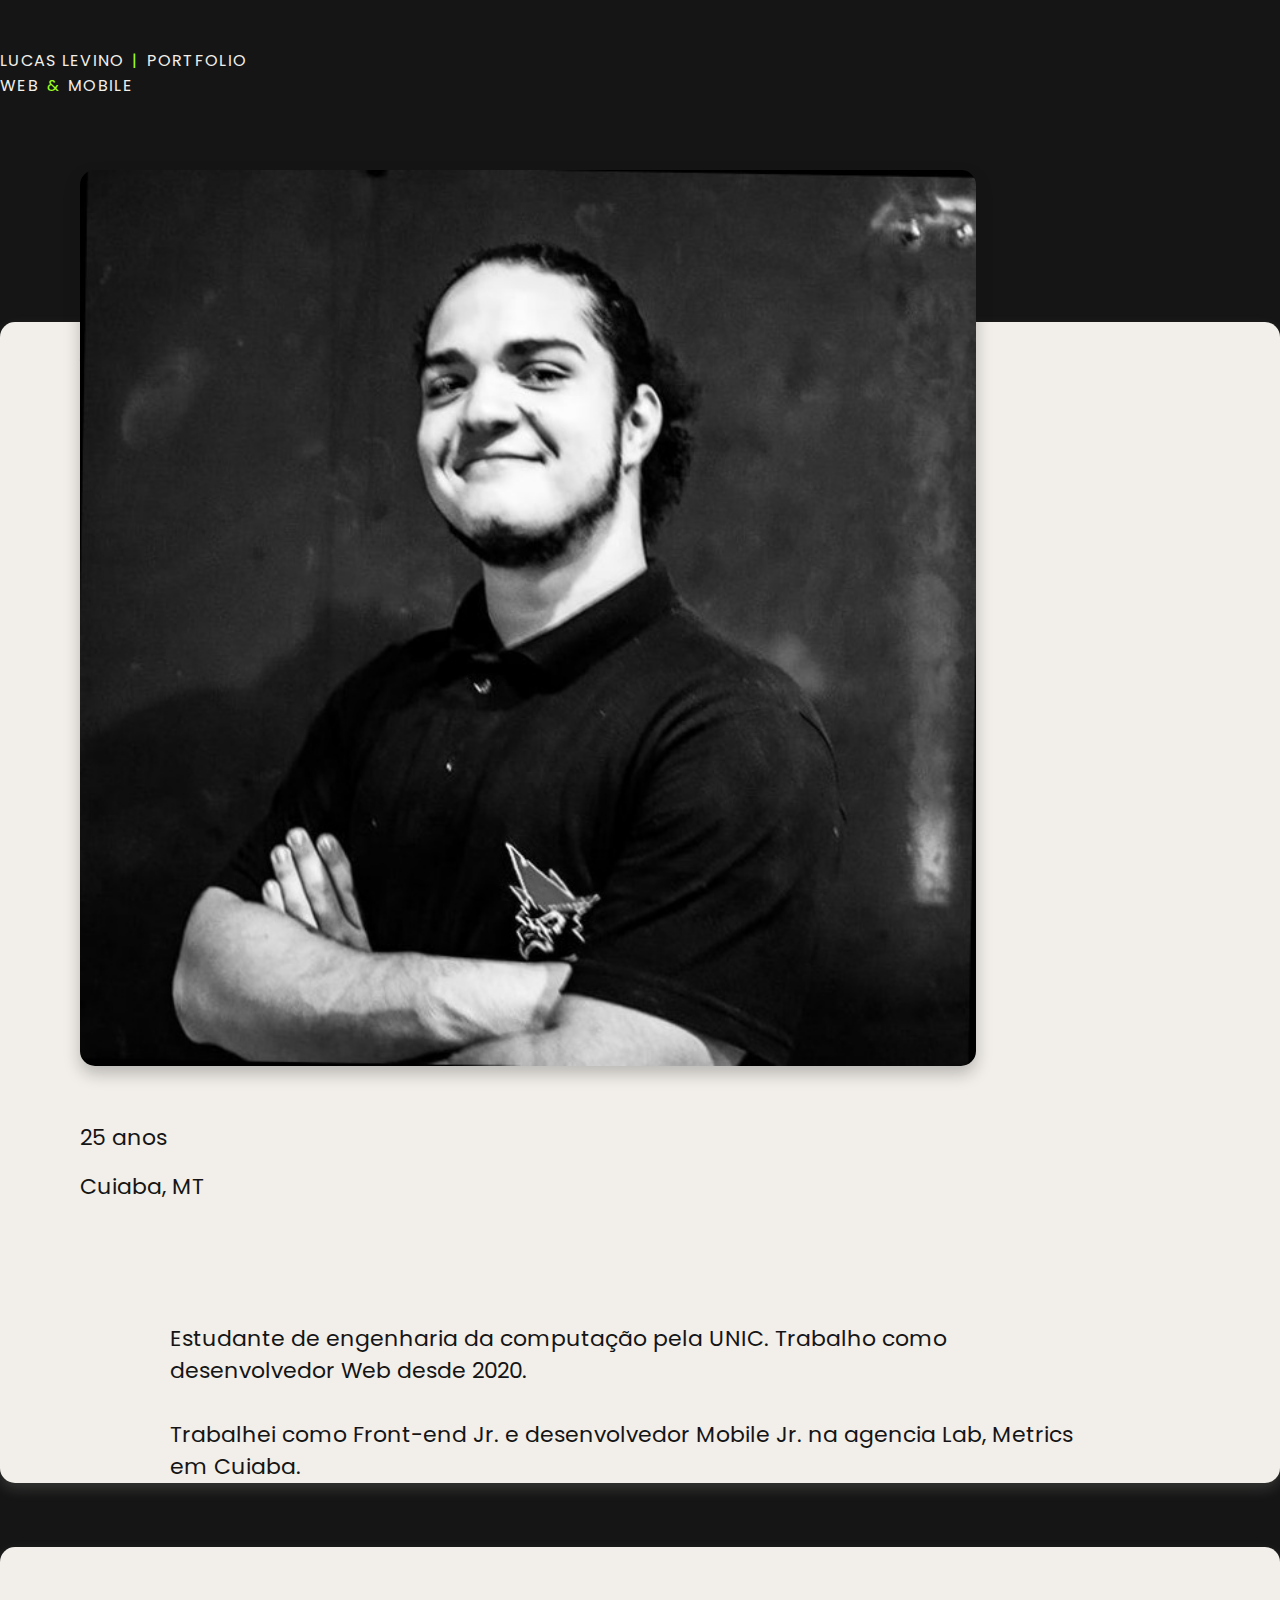
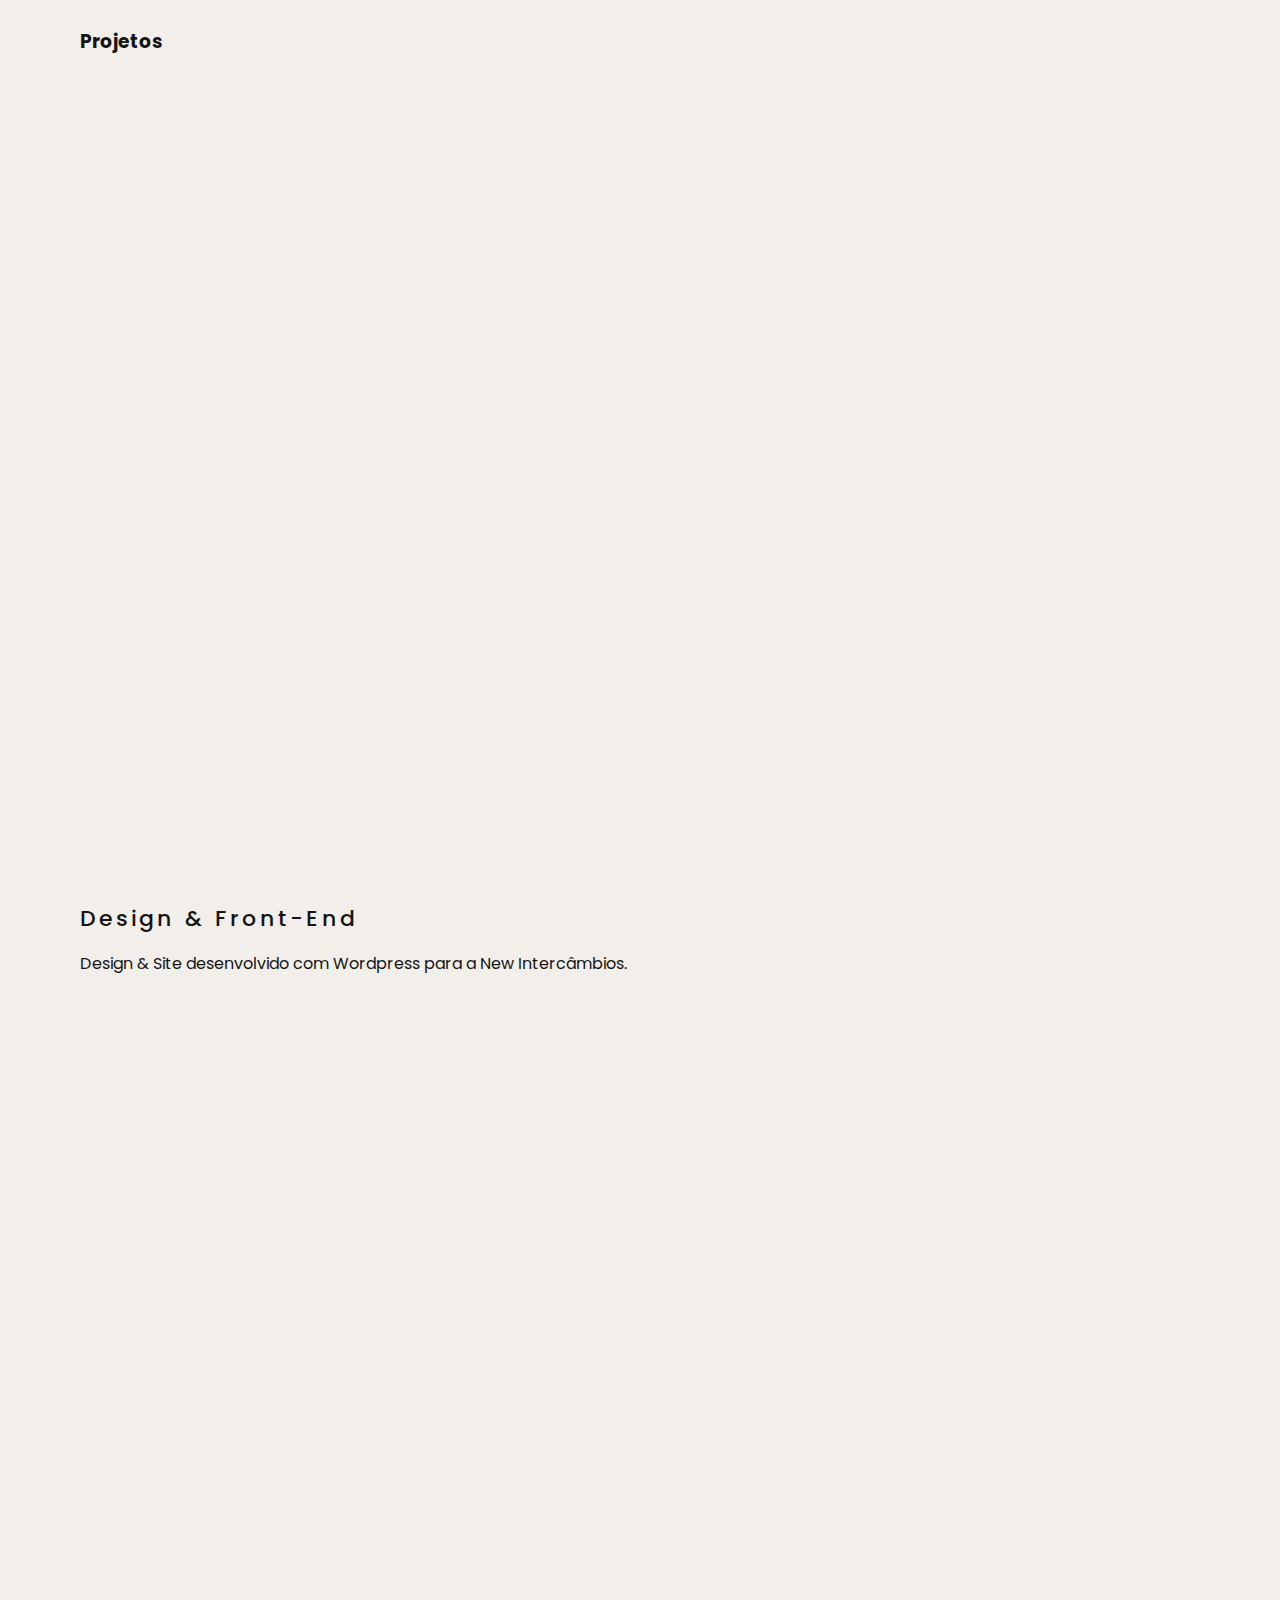
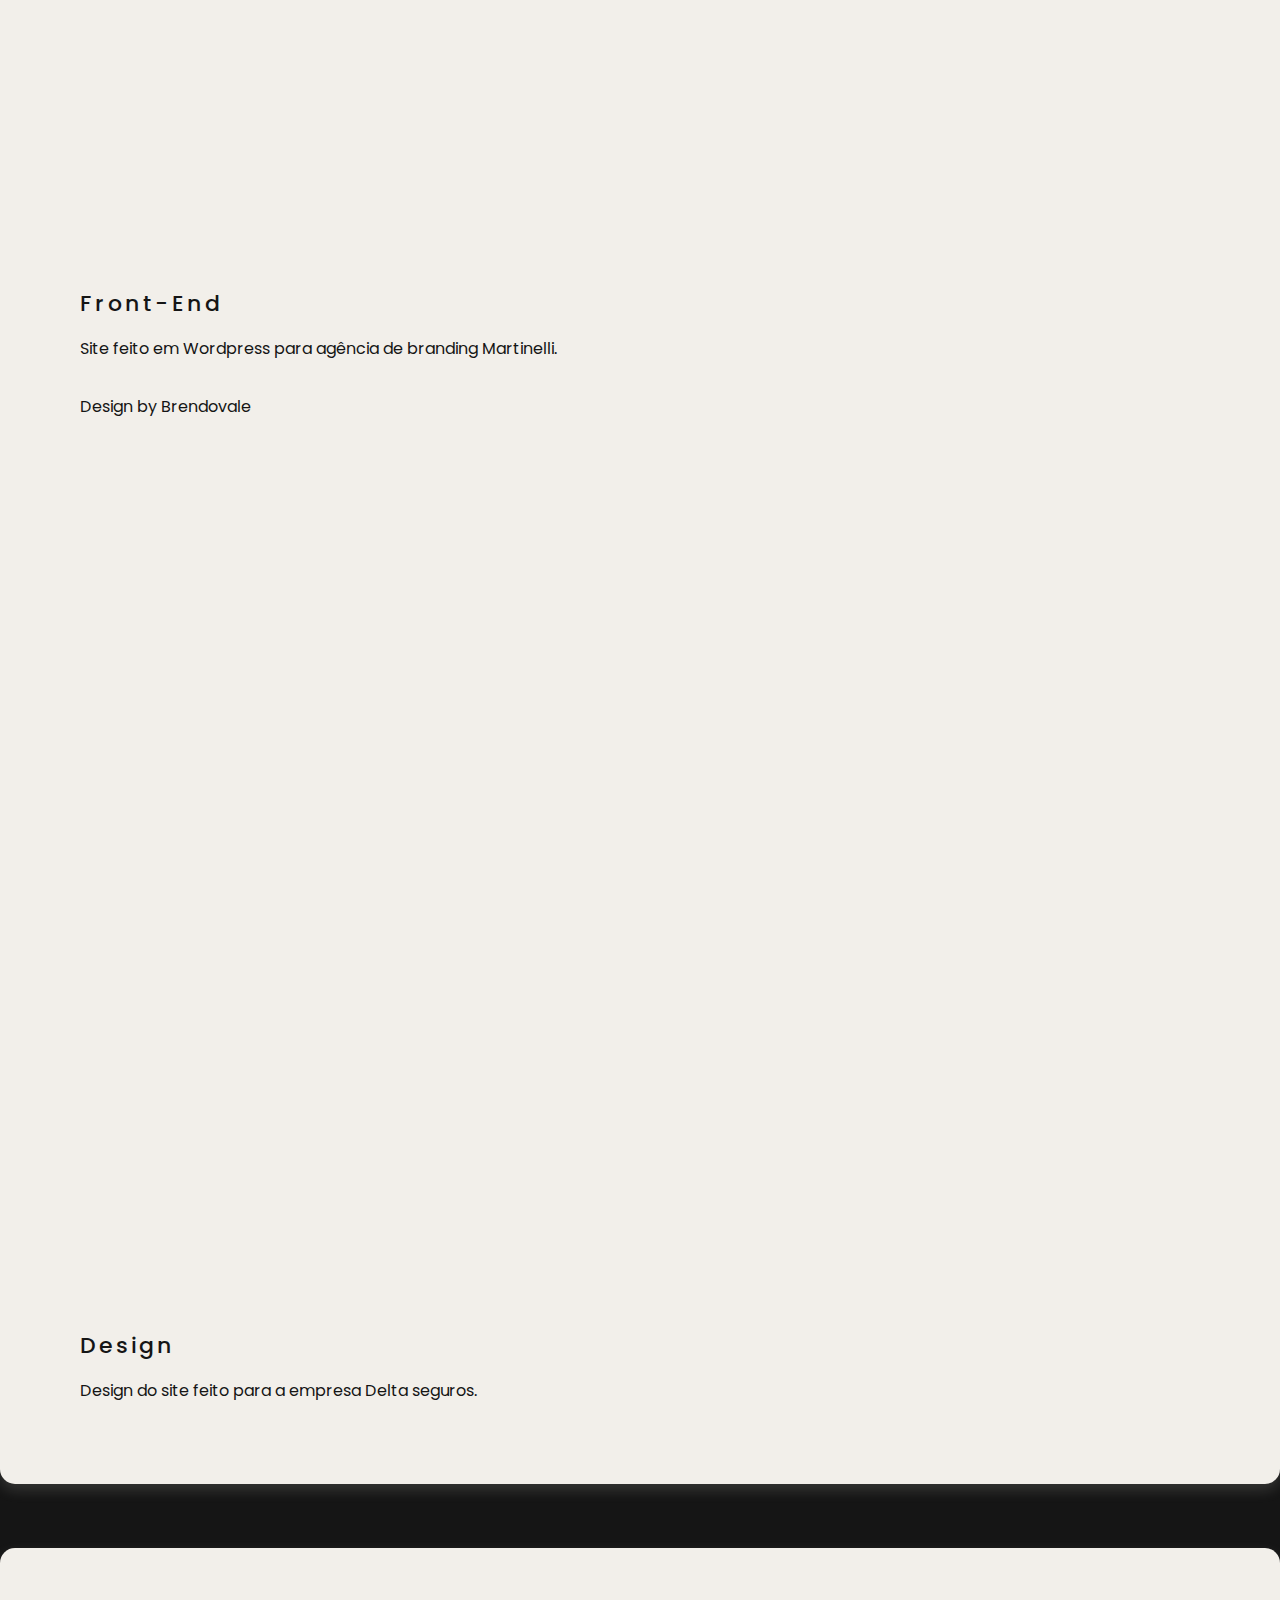
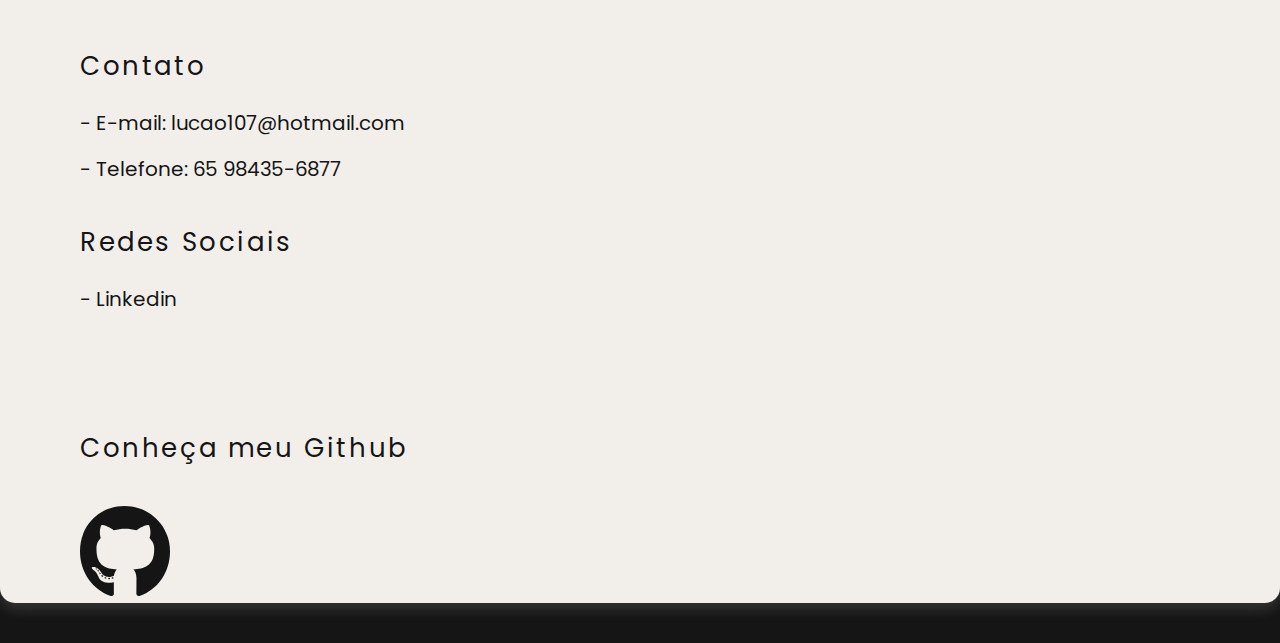
==== commit 8be0bd8e: "refactor: responsive layout" ====
--- a/index.html
+++ b/index.html
@@ -6,21 +6,23 @@
     <meta name="viewport" content="width=device-width, initial-scale=1.0">
     <title>Lucas Levino | Portfolio</title>
 
-    <link rel="shortcut icon" href="./assets/favicon.png" />
+    <link rel="shortcut icon" href="./src/assets/favicon.png" />
     <link href="https://cdn.jsdelivr.net/npm/bootstrap@5.0.0-beta1/dist/css/bootstrap.min.css" rel="stylesheet"
         integrity="sha384-giJF6kkoqNQ00vy+HMDP7azOuL0xtbfIcaT9wjKHr8RbDVddVHyTfAAsrekwKmP1" crossorigin="anonymous">
 
     <link rel="stylesheet" href="./src/css/styles.css">
-    <link rel="stylesheet" href="./src/css/styles-responsive.css">
 </head>
 
 <body class="container" >
 
-    <header class="col-12">
+    <!--======= Header =======-->
+
+    <header class="head-box" class="col-12">
         <div class="row">
 
             <div class="col-8 col-sm-6">
-                <h5>LUCAS LEVINO<span>|</span>PORTFOLIO</h5>
+                <h5 id="head-bar">LUCAS LEVINO<span>|</span>PORTFOLIO</h5>
+                <h5 id="head-mobile">L,L<span>|</span>PORTFOLIO</h5>
             </div>
 
             <div class="col-4 col-sm-6 d-flex justify-content-end">
@@ -29,6 +31,9 @@
 
         </div>
     </header>
+
+
+    <!--======= Content 1 =======-->
 
     <section class="card-context">
         <div class="row">
@@ -72,6 +77,9 @@
         </div>
     </section>
 
+
+    <!--======= Content 2 =======-->
+
     <section class="card-context">
         <div class="card-context-body project-body">
             <div class="row title-project">
@@ -145,7 +153,10 @@
         </div>                
     </section>
 
-    <footer id="contact" class="col-12 card-context">
+
+    <!--======= Footer =======-->
+
+    <footer class="col-12 card-context contact-body">
         <div class="row card-context-body">
             <div class="col-lg-5 col-md-5 col-sm-12 contact-info">
 
@@ -173,7 +184,7 @@
                             <h4>Conheça meu Github</h4>
                         </div>
                         <div class="row text-center">
-                            <a href="http://" target="_blank" rel="noopener noreferrer">
+                            <a href="https://github.com/LucasLevino" target="_blank" rel="Perfil Github">
                                 <svg width="90" height="90" viewBox="0 0 90 90" id="github-svg" xmlns="http://www.w3.org/2000/svg">
                                 <path d="M30.1028 72.4679C30.1028 72.8401 29.6855 73.1378 29.1593 73.1378C28.5605 73.1937 28.1431 72.8959 28.1431 72.4679C28.1431 72.0957 28.5605 71.7979 29.0867 71.7979C29.631 71.7421 30.1028 72.0398 30.1028 72.4679ZM24.4597 71.6304C24.3327 72.0026 24.6956 72.4306 25.2399 72.5423C25.7117 72.7284 26.256 72.5423 26.3649 72.1701C26.4738 71.7979 26.129 71.3699 25.5847 71.2024C25.1129 71.0721 24.5867 71.2582 24.4597 71.6304ZM32.4798 71.314C31.9536 71.4443 31.5907 71.7979 31.6452 72.2259C31.6996 72.5981 32.1714 72.8401 32.7157 72.7098C33.2419 72.5795 33.6048 72.2259 33.5504 71.8537C33.496 71.5001 33.006 71.2582 32.4798 71.314ZM44.4194 0C19.252 0 0 19.5965 0 45.4087C0 66.0474 12.6653 83.7084 30.756 89.9242C33.0786 90.3522 33.8952 88.882 33.8952 87.6723C33.8952 86.5185 33.8407 80.1539 33.8407 76.2457C33.8407 76.2457 21.1391 79.0372 18.4718 70.6999C18.4718 70.6999 16.4032 65.2844 13.4274 63.8886C13.4274 63.8886 9.27218 60.9668 13.7177 61.0226C13.7177 61.0226 18.2359 61.3948 20.7218 65.824C24.6956 73.0076 31.3548 70.9418 33.9496 69.7136C34.3669 66.7359 35.5464 64.6702 36.8528 63.4419C26.7097 62.2881 16.4758 60.7807 16.4758 42.8777C16.4758 37.76 17.8548 35.1918 20.7581 31.9164C20.2863 30.7067 18.744 25.7192 21.2298 19.2801C25.0222 18.0704 33.75 24.3048 33.75 24.3048C37.379 23.2627 41.2802 22.723 45.1452 22.723C49.0101 22.723 52.9113 23.2627 56.5403 24.3048C56.5403 24.3048 65.2681 18.0518 69.0605 19.2801C71.5464 25.7378 70.004 30.7067 69.5323 31.9164C72.4355 35.2104 74.2137 37.7786 74.2137 42.8777C74.2137 60.8365 63.5262 62.2695 53.3831 63.4419C55.0524 64.9121 56.4677 67.7037 56.4677 72.077C56.4677 78.3487 56.4133 86.1091 56.4133 87.6351C56.4133 88.8448 57.248 90.315 59.5524 89.887C77.6976 83.7084 90 66.0474 90 45.4087C90 19.5965 69.5867 0 44.4194 0ZM17.6371 64.1864C17.4012 64.3725 17.4556 64.8005 17.7641 65.1541C18.0544 65.4518 18.4718 65.5821 18.7077 65.3402C18.9435 65.1541 18.8891 64.726 18.5806 64.3725C18.2903 64.0747 17.873 63.9444 17.6371 64.1864ZM15.6774 62.6789C15.5504 62.9209 15.7319 63.2186 16.0948 63.4047C16.3851 63.5908 16.748 63.535 16.875 63.2745C17.002 63.0325 16.8206 62.7348 16.4577 62.5487C16.0948 62.437 15.8044 62.4928 15.6774 62.6789ZM21.5565 69.3041C21.2661 69.5461 21.375 70.1044 21.7923 70.458C22.2097 70.886 22.7359 70.9418 22.9718 70.6441C23.2077 70.4021 23.0988 69.8438 22.7359 69.4902C22.3367 69.0622 21.7923 69.0064 21.5565 69.3041ZM19.4879 66.5685C19.1976 66.7546 19.1976 67.2384 19.4879 67.6665C19.7782 68.0945 20.2681 68.2806 20.504 68.0945C20.7944 67.8526 20.7944 67.3687 20.504 66.9407C20.25 66.5126 19.7782 66.3265 19.4879 66.5685Z"/>
                                 </svg>
--- a/src/css/styles.css
+++ b/src/css/styles.css
@@ -1,337 +1,320 @@
-@import url('https://fonts.googleapis.com/css2?family=Poppins:wght@300;400;600&display=swap');
-
-
-html, body, div, span, applet, object, iframe,
-h1, h2, h3, h4, h5, h6, p, blockquote, pre,
-a, abbr, acronym, address, big, cite, code,
-del, dfn, em, img, ins, kbd, q, s, samp,
-small, strike, strong, sub, sup, tt, var,
-b, u, i, center,
-dl, dt, dd, ol, ul, li,
-fieldset, form, label, legend,
-table, caption, tbody, tfoot, thead, tr, th, td,
-article, aside, canvas, details, embed, 
-figure, figcaption, footer, header, hgroup, 
-menu, nav, output, ruby, section, summary,
-time, mark, audio, video {
-
-	margin: 0;
-	padding: 0;
-	border: 0;
-	vertical-align: baseline;
-
-}
-
-
-* {
-
-
-    font-family: 'Poppins', sans-serif;
-    --color-light: #F2EFEA;
-    --color-light-hover: #D1CABE;
-    --color-dark: #151515;
-    --color-dark-hover: #000000;
-    --color-green: #9AFF1F;
-    --color-green-dark: #81D31D;
-
-
-    box-sizing: border-box;
-
-}
-
+@import url("https://fonts.googleapis.com/css2?family=Poppins:wght@300;400;600&display=swap");
+*, *::after, *::before {
+  margin: 0;
+  padding: 0;
+  border: 0;
+  list-style: none;
+  vertical-align: baseline;
+  -webkit-box-sizing: border-box;
+          box-sizing: border-box;
+  font-family: 'Poppins', sans-serif;
+}
 
 body {
-
-	background-color: var(--color-dark);
-	color: var(--color-dark);
-    cursor: url('../../assets/cursor.cur'), pointer;
-    
-}
-
-
-ul {
-
-    list-style: none;
-
-}
-
-
-h5 {
-
-    font-weight: 400;
-    font-size: 16px;
-    color: var(--color-light);
-
-
-}
-
+  cursor: url("../assets/cursor.cur"), pointer;
+  color: #151515;
+  background-color: #151515;
+}
+
+section {
+  margin-bottom: 64px;
+}
+
+a {
+  text-decoration: none;
+  color: #151515;
+}
+
+a:hover {
+  cursor: url("../assets/cursor-hover.cur"), pointer;
+  color: #000000;
+}
 
 h4 {
-
-    font-weight: 400;
-    font-size: 26px;
-    line-height: 36px;
-    letter-spacing: 0.1em;
-	color: var(--color-dark);
-
-}
-
-span {
-
-    margin: 0 8px;
-    color: var(--color-green);
-
-}
-
-a {
-
-    text-decoration: none;
-	color: var(--color-dark);
-
-}
-
-
-a:hover {
-
-	color: var(--color-dark-hover);
-    cursor: url('../../assets/cursor-hover.cur'), pointer;
-
-}
-
-
-header {
-
-    margin-top: 48px;
-    margin-bottom: 288px;
-
-}
-
-section {
-
-    margin-bottom: 64px;
-
-}
-
-
-.card-context{
-
-    border-radius: 15px;
-    background: var(--color-light);
-    box-shadow: 0px 6px 14px rgba(242, 239, 234, 0.15);
-
-}
-
-
-.card-context-body {
- 
-    padding: 0px 80px;
- 
- }
-
-
- .mb-40 {
- 
-    margin-bottom: 40px;
- 
- }
-  
-
-
-/* 
- *  Section About-Me
- *  - Hello   
- *  - Picture   
- *  - List   
- *  - Info   
- */
-
-
- .about-hello {
- 
-    padding-right: 300px;
-    margin-top: -64px;
-    
- }
-
- #hello-mobile {
-   
-    display: none;
-   
- }
-
-
- .about-hello h3 {
- 
-    color: var(--color-light);
-    font-size: 32px;
-    letter-spacing: 0.15em;
-
- }   
-
-
- .picture {
- 
-    margin-top: -200px;
-    width: 80%;
-    
- }
-
-
- .picture img{
- 
-    border-radius: 15px;
-    box-shadow: 0px 8px 16px rgba(21, 21, 21, 0.25);
-
- }
-
-
- .about-me-info {
- 
-    margin-top: 48px;
-    margin-bottom: 120px;
- 
- }  
-
-
- .list-about {
- 
-    color: var(--color-dark);
-    font-size: 22px;    
-
- }
- 
-
- .list-about li {
- 
-    margin-bottom: 16px;
- 
- }
-
-
-
- .text-about-body {
- 
-    padding: 0px 90px;
-    color: var(--color-dark);
+  font-size: 26px;
+  font-weight: 400;
+  line-height: 36px;
+  letter-spacing: 0.1em;
+  color: #151515;
+}
+
+@media screen and (max-width: 768px) {
+  h4 {
     font-size: 22px;
     line-height: 32px;
-
- }    
- 
-
-
-/* 
- *  Section Contact
- *  - Contact Info   
- *  - List Info   
- */
-
- #contact {
- 
+    letter-spacing: 0.1em;
+  }
+}
+
+h5 {
+  font-weight: 400;
+  font-size: 16px;
+  letter-spacing: 0.08em;
+  color: #F2EFEA;
+}
+
+span {
+  margin: 0 8px;
+  color: #9AFF1F;
+}
+
+.mb-40 {
+  margin-bottom: 40px;
+}
+
+::-webkit-scrollbar {
+  width: 10px;
+}
+
+/* Track */
+::-webkit-scrollbar-track {
+  background: #F2EFEA;
+}
+
+/* Handle */
+::-webkit-scrollbar-thumb {
+  background: #151515;
+}
+
+::-webkit-scrollbar-thumb:hover {
+  background: #000000;
+}
+
+.head-box {
+  margin-top: 48px;
+  margin-bottom: 288px;
+  -webkit-transition: cubic-bezier(0.075, 0.82, 0.165, 1);
+  transition: cubic-bezier(0.075, 0.82, 0.165, 1);
+}
+
+@media screen and (max-width: 424px) {
+  .head-box #head-bar {
+    display: none;
+  }
+}
+
+.head-box #head-mobile {
+  display: none;
+}
+
+@media screen and (max-width: 424px) {
+  .head-box #head-mobile {
+    display: block;
+  }
+}
+
+.card-context {
+  border-radius: 15px;
+  background: #F2EFEA;
+  -webkit-box-shadow: 0px 6px 14px rgba(242, 239, 234, 0.15);
+          box-shadow: 0px 6px 14px rgba(242, 239, 234, 0.15);
+}
+
+.card-context .card-context-body {
+  padding: 0px 80px;
+}
+
+@media screen and (max-width: 768px) {
+  .card-context .card-context-body {
+    padding: 0px 40px;
+  }
+}
+
+.about-hello {
+  padding-right: 300px;
+  margin-top: -64px;
+}
+
+.about-hello h3 {
+  font-size: 32px;
+  letter-spacing: 0.15em;
+  color: #F2EFEA;
+}
+
+@media screen and (max-width: 768px) {
+  .about-hello h3 {
+    display: none;
+  }
+}
+
+@media screen and (max-width: 1200px) {
+  .about-hello h3 {
+    font-size: 26px;
+    letter-spacing: 0.15em;
+  }
+}
+
+@media screen and (max-width: 1200px) {
+  .about-hello {
+    padding-right: 40px;
+    margin-top: -64px;
+  }
+}
+
+.picture {
+  width: 80%;
+  margin-top: -200px;
+}
+
+.picture img {
+  border-radius: 15px;
+  -webkit-box-shadow: 0px 8px 16px rgba(21, 21, 21, 0.25);
+          box-shadow: 0px 8px 16px rgba(21, 21, 21, 0.25);
+}
+
+@media screen and (max-width: 1200px) {
+  .picture {
+    width: 100%;
+  }
+}
+
+.about-me-info {
+  margin-top: 48px;
+  margin-bottom: 120px;
+}
+
+.about-me-info .list-about {
+  font-size: 22px;
+  color: #151515;
+}
+
+.about-me-info .list-about li {
+  margin-bottom: 16px;
+}
+
+.about-me-info .list-about #hello-mobile {
+  display: none;
+}
+
+@media screen and (max-width: 768px) {
+  .about-me-info .list-about #hello-mobile {
+    display: block;
+  }
+}
+
+@media screen and (max-width: 576px) {
+  .about-me-info {
+    margin-top: 40px;
+    margin-bottom: 40px;
+  }
+}
+
+.text-about-body {
+  padding: 0px 90px;
+  font-size: 22px;
+  line-height: 32px;
+  color: #151515;
+}
+
+@media screen and (max-width: 576px) {
+  .text-about-body {
+    margin-bottom: 64px;
+  }
+}
+
+@media screen and (max-width: 768px) {
+  .text-about-body {
+    padding: 0px 0px !important;
+  }
+}
+
+@media screen and (max-width: 1200px) {
+  .text-about-body {
+    padding: 0px 24px;
+    font-size: 18px;
+    line-height: 28px;
+  }
+}
+
+.project-body {
+  padding: 80px 80px !important;
+}
+
+.project-body .title-project h3 {
+  margin-bottom: 80px;
+}
+
+.project-body .project-tag {
+  margin-bottom: 16px;
+  font-size: 22px;
+  font-weight: 500;
+  line-height: 32px;
+  letter-spacing: 0.15em;
+}
+
+.project-body .desc-project {
+  font-size: 16px;
+  line-height: 26px;
+}
+
+.project-body .divider {
+  margin: 72px 0px;
+}
+
+.project-body .artist-credit {
+  margin-top: 32px;
+}
+
+.project-body .especial-link {
+  color: #151515;
+}
+
+.project-body .especial-link:hover {
+  color: #81D31D;
+}
+
+@media screen and (max-width: 768px) {
+  .project-body {
+    padding: 40px 40px !important;
+  }
+}
+
+.contact-body {
+  margin-bottom: 40px;
+}
+
+.contact-body .contact-info {
+  padding: 100px 0px;
+}
+
+@media screen and (max-width: 768px) {
+  .contact-body .contact-info {
+    padding: 80px 0px;
+  }
+}
+
+.contact-body .title-contact {
+  margin-bottom: 16px;
+}
+
+.contact-body .list-info {
+  margin-top: 24px;
+}
+
+.contact-body .list-info li {
+  margin-bottom: 16px;
+  font-size: 20px;
+  color: #151515;
+}
+
+@media screen and (max-width: 768px) {
+  .contact-body .list-info li {
+    font-size: 16px;
+    margin-bottom: 24px;
+  }
+}
+
+@media screen and (max-width: 576px) {
+  .contact-body .github-body {
     margin-bottom: 80px;
-
- }
-
- .contact-info {
- 
-    padding: 100px 0px;
- 
- }   
-
-
- .list-info {
- 
-    margin-top: 24px;
-
- }   
-
-
- .list-info li{
- 
-    color: var(--color-dark);
-    font-size: 20px;
-    margin-bottom: 16px;
-
- }
-
-
- .title-contact {
- 
-    margin-bottom: 16px;
-
- }
-
-
- #github-svg path{
-
-    fill: var(--color-dark);
-
-}
-
-
-#github-svg path:hover{
-
-    fill: var(--color-dark-hover);
-
-}
-
-
-/* 
- *  Project
- *  - Title
- */
-
-.title-project h3{
-
-    margin-bottom: 80px;
-
-}
-
-
-.project-tag {
-
-    font-weight: 500;
-    font-size: 22px;
-    line-height: 32px;
-    letter-spacing: 0.15em;
-    margin-bottom: 16px;
-
-}
-
-.artist-credit { 
-
-    margin-top: 32px;
-
-}
-
-.especial-link {
-
-    color: var(--color-dark);
-
-}
-
-.especial-link:hover {
-
-    color: var(--color-green-dark);
-
-}
-
-.desc-project {
-
-    font-size: 16px;
-    line-height: 26px;
-
-}
-
-.divider {
-
-    margin: 72px 0px;
-
-}
-
-
-.project-body {
-
-    padding: 80px 80px;
-
-}+  }
+}
+
+.contact-body #github-svg path {
+  fill: #151515;
+}
+
+.contact-body #github-svg path:hover {
+  fill: #000000;
+}
+/*# sourceMappingURL=styles.css.map */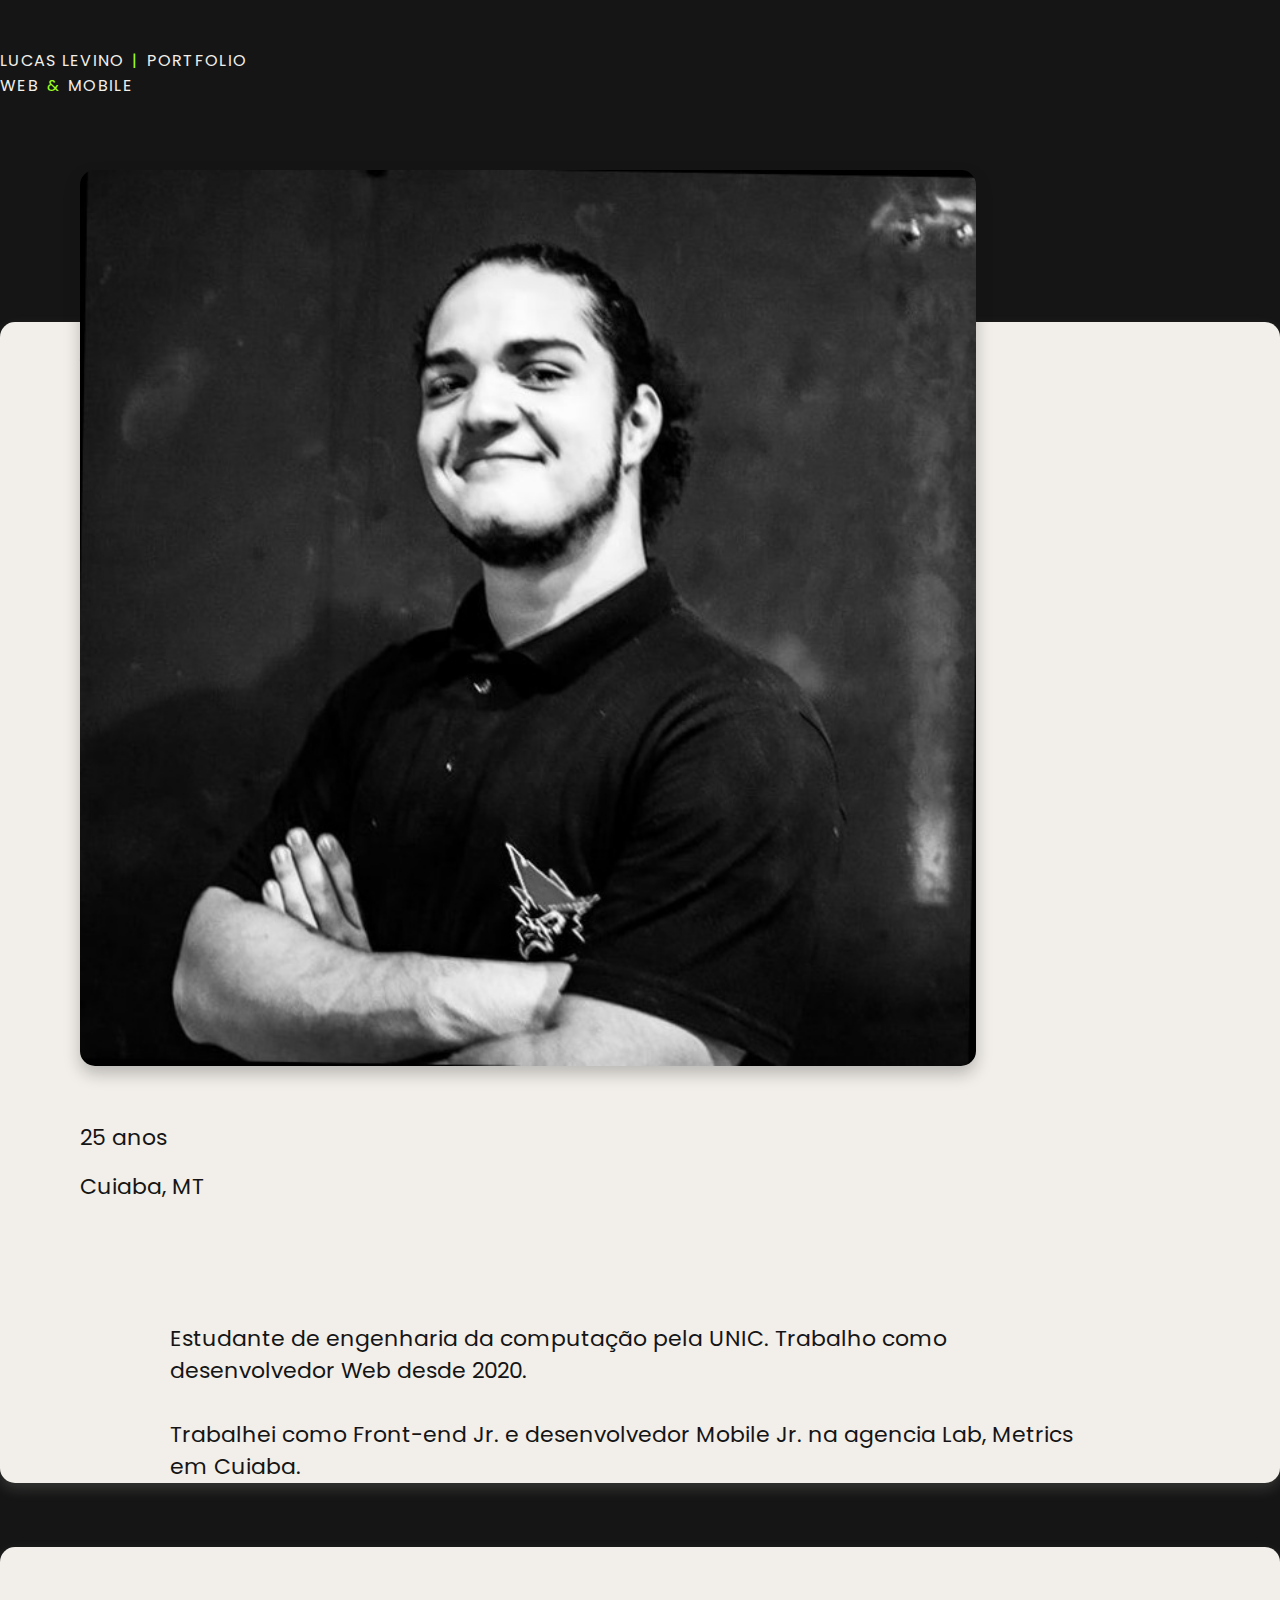
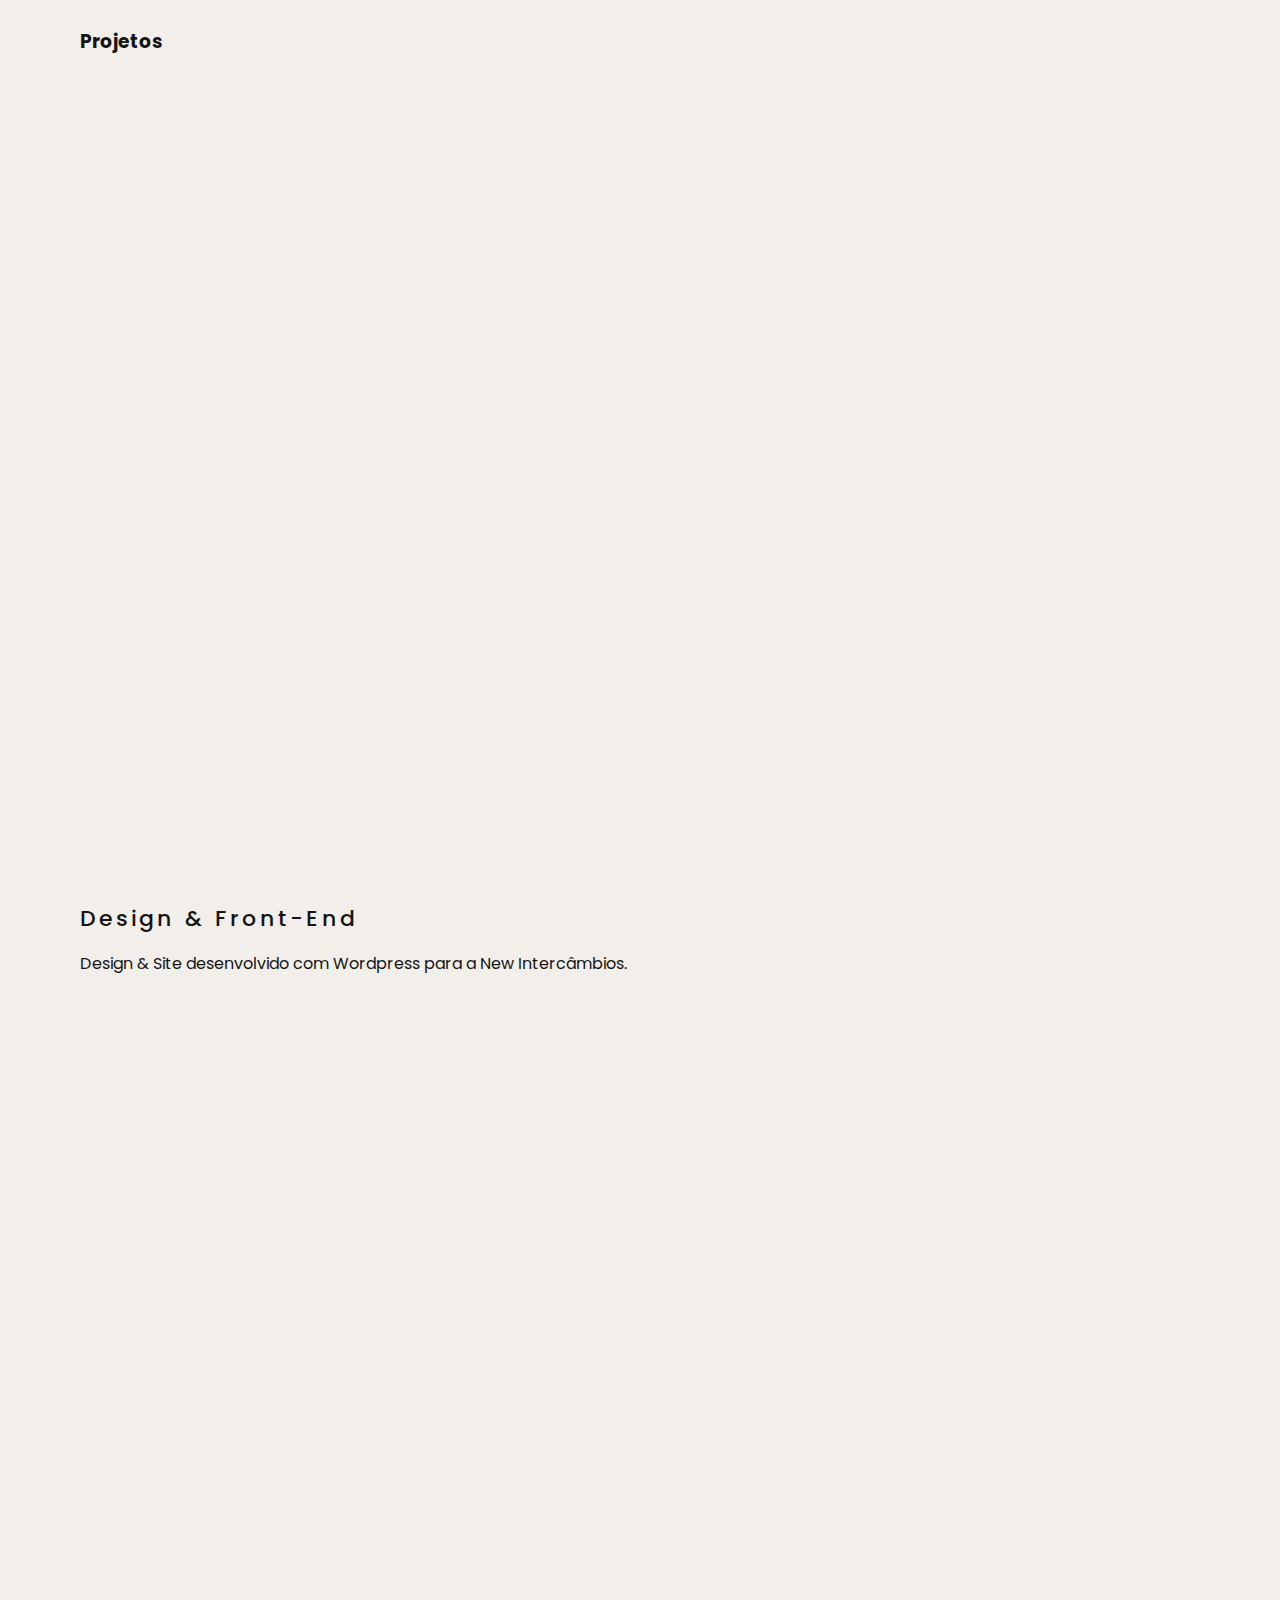
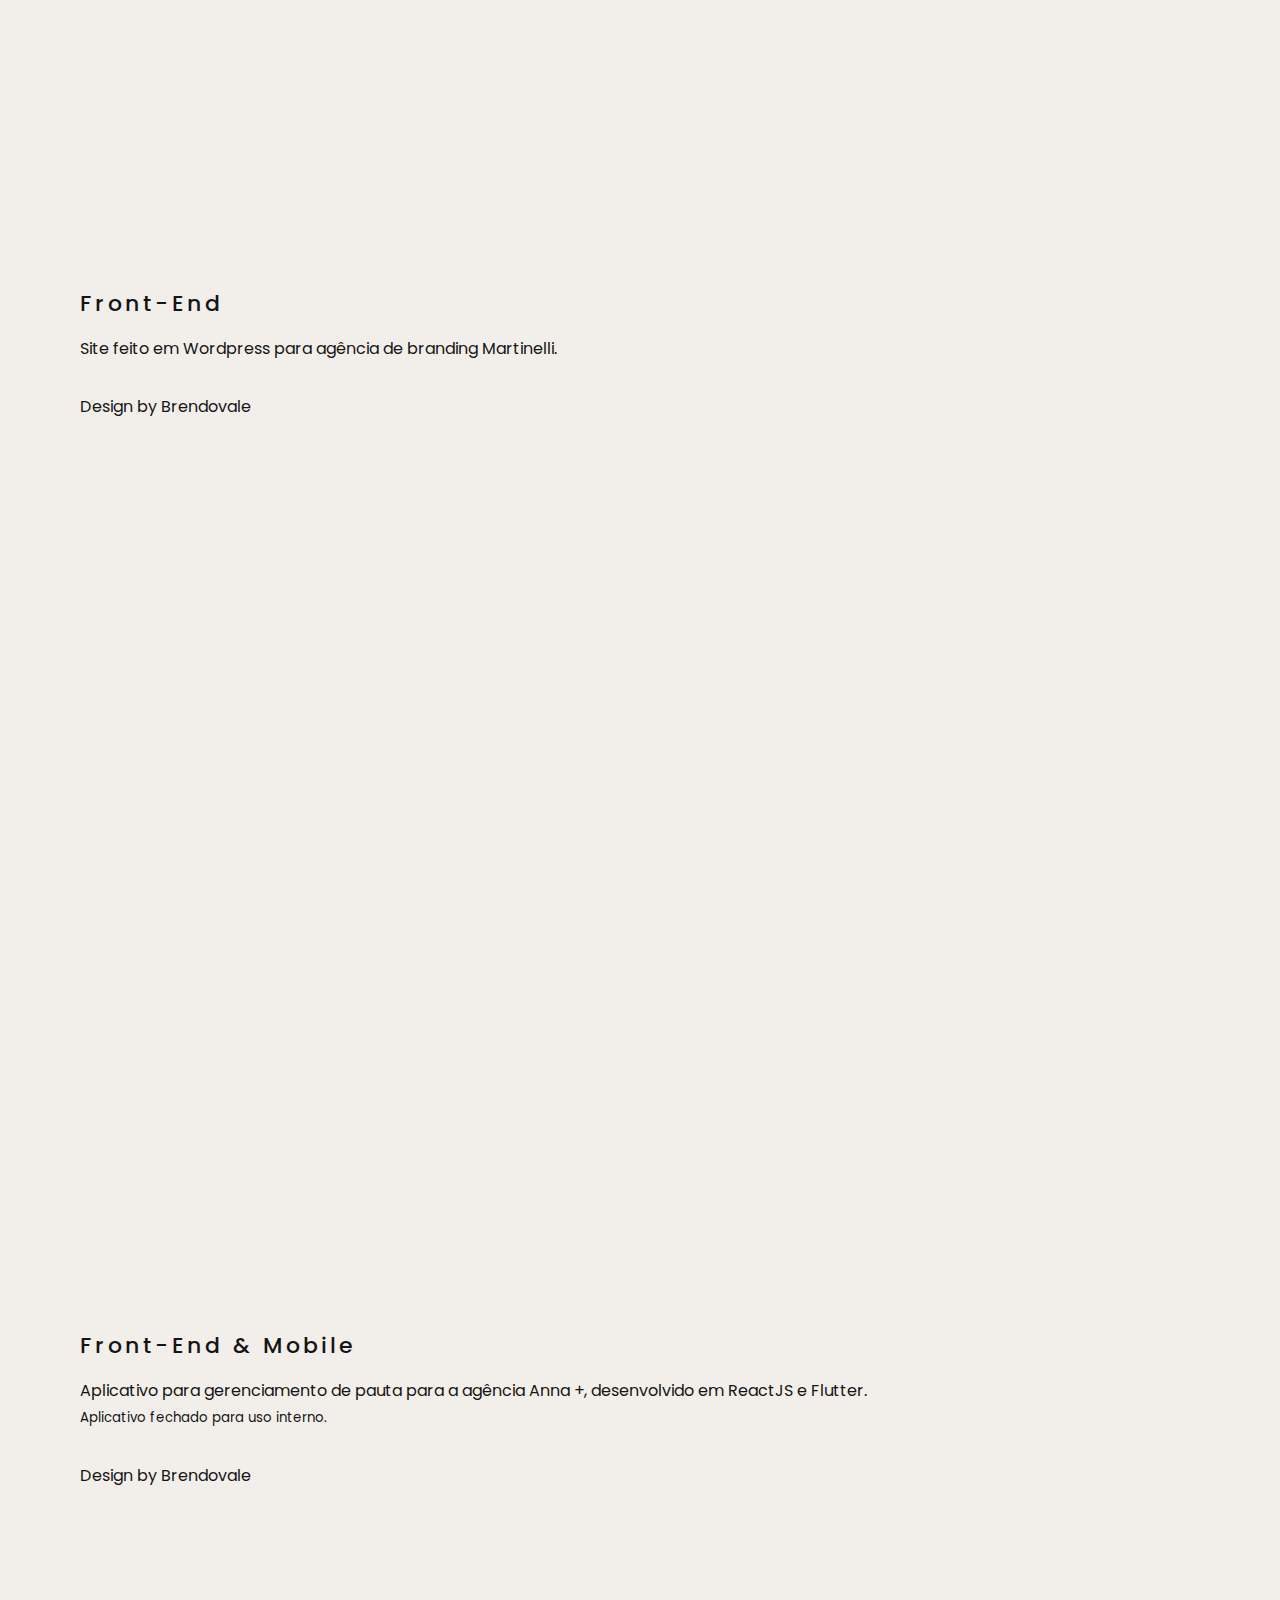
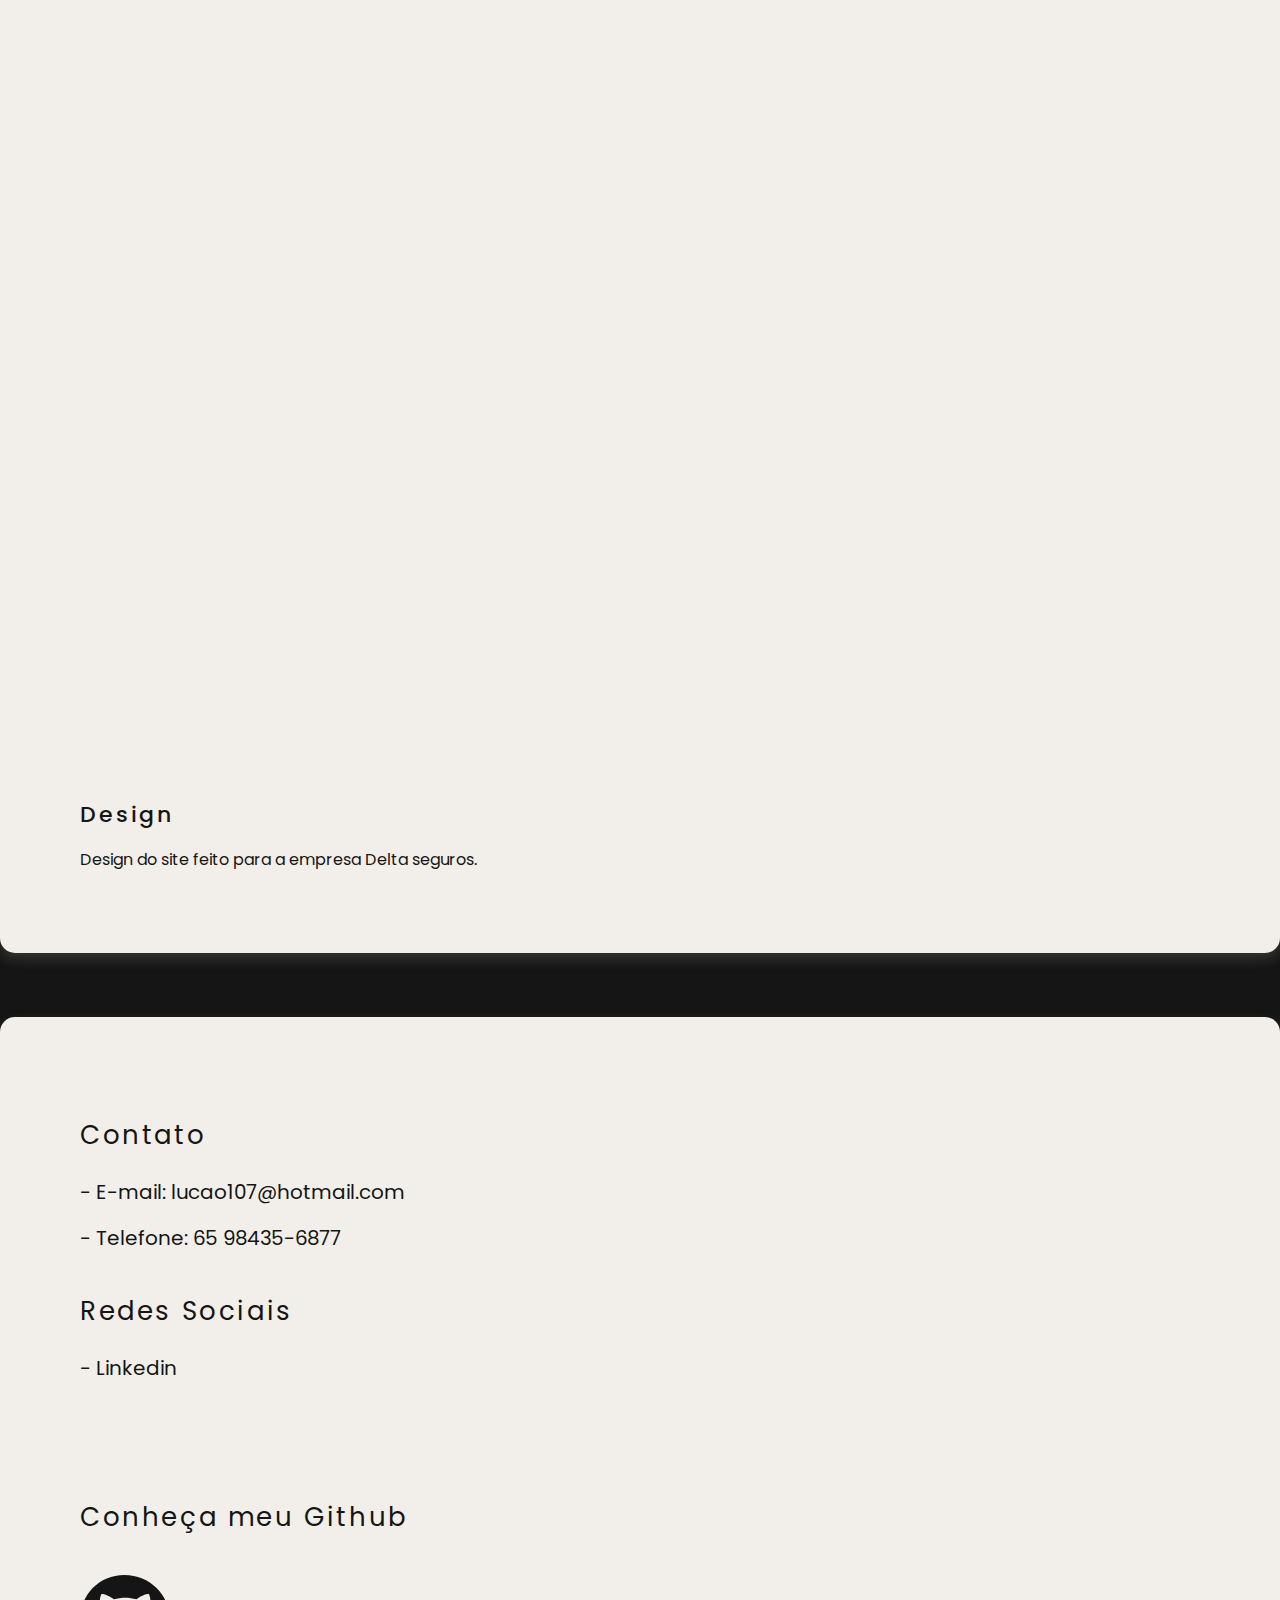
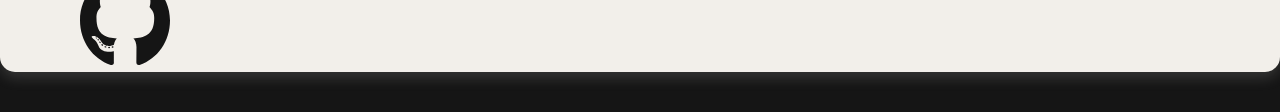
==== commit 63cc531f: "feat: added new portfolio" ====
--- a/index.html
+++ b/index.html
@@ -122,6 +122,28 @@
                     <h4 class="project-tag"> Front-End </h4>
                     <p class="desc-project"> 
                         Site feito em Wordpress para agência de branding Martinelli. 
+                    </p>
+                    <p class="artist-credit">Design by <a href="https://www.linkedin.com/in/brendomkt/" class="especial-link" target="_blank">Brendovale</a></p>
+
+                </div>
+            
+            </div>
+
+            <hr class="divider" />
+
+            <div class="row">
+               
+                <div class="row mb-40">
+                    <div class="col-12">
+                        <iframe width="100%" height="720px" style="border-radius: 15px;" src="https://www.figma.com/embed?embed_host=share&url=https%3A%2F%2Fwww.figma.com%2Ffile%2F6seYhAgiG5YUG4InL0ltNp%2FAnna-Jobs%3Fnode-id%3D104%253A717" allowfullscreen></iframe>
+                    </div>
+                </div>
+
+                <div class="row">
+
+                    <h4 class="project-tag"> Front-End & Mobile </h4>
+                    <p class="desc-project"> 
+                        Aplicativo para gerenciamento de pauta para a agência Anna +, desenvolvido em ReactJS e Flutter. <br /> <small>Aplicativo fechado para uso interno. </small>
                     </p>
                     <p class="artist-credit">Design by <a href="https://www.linkedin.com/in/brendomkt/" class="especial-link" target="_blank">Brendovale</a></p>
 
--- a/src/css/styles.css
+++ b/src/css/styles.css
@@ -8,10 +8,10 @@
   -webkit-box-sizing: border-box;
           box-sizing: border-box;
   font-family: 'Poppins', sans-serif;
+  cursor: url("../assets/cursor.cur"), pointer;
 }
 
 body {
-  cursor: url("../assets/cursor.cur"), pointer;
   color: #151515;
   background-color: #151515;
 }
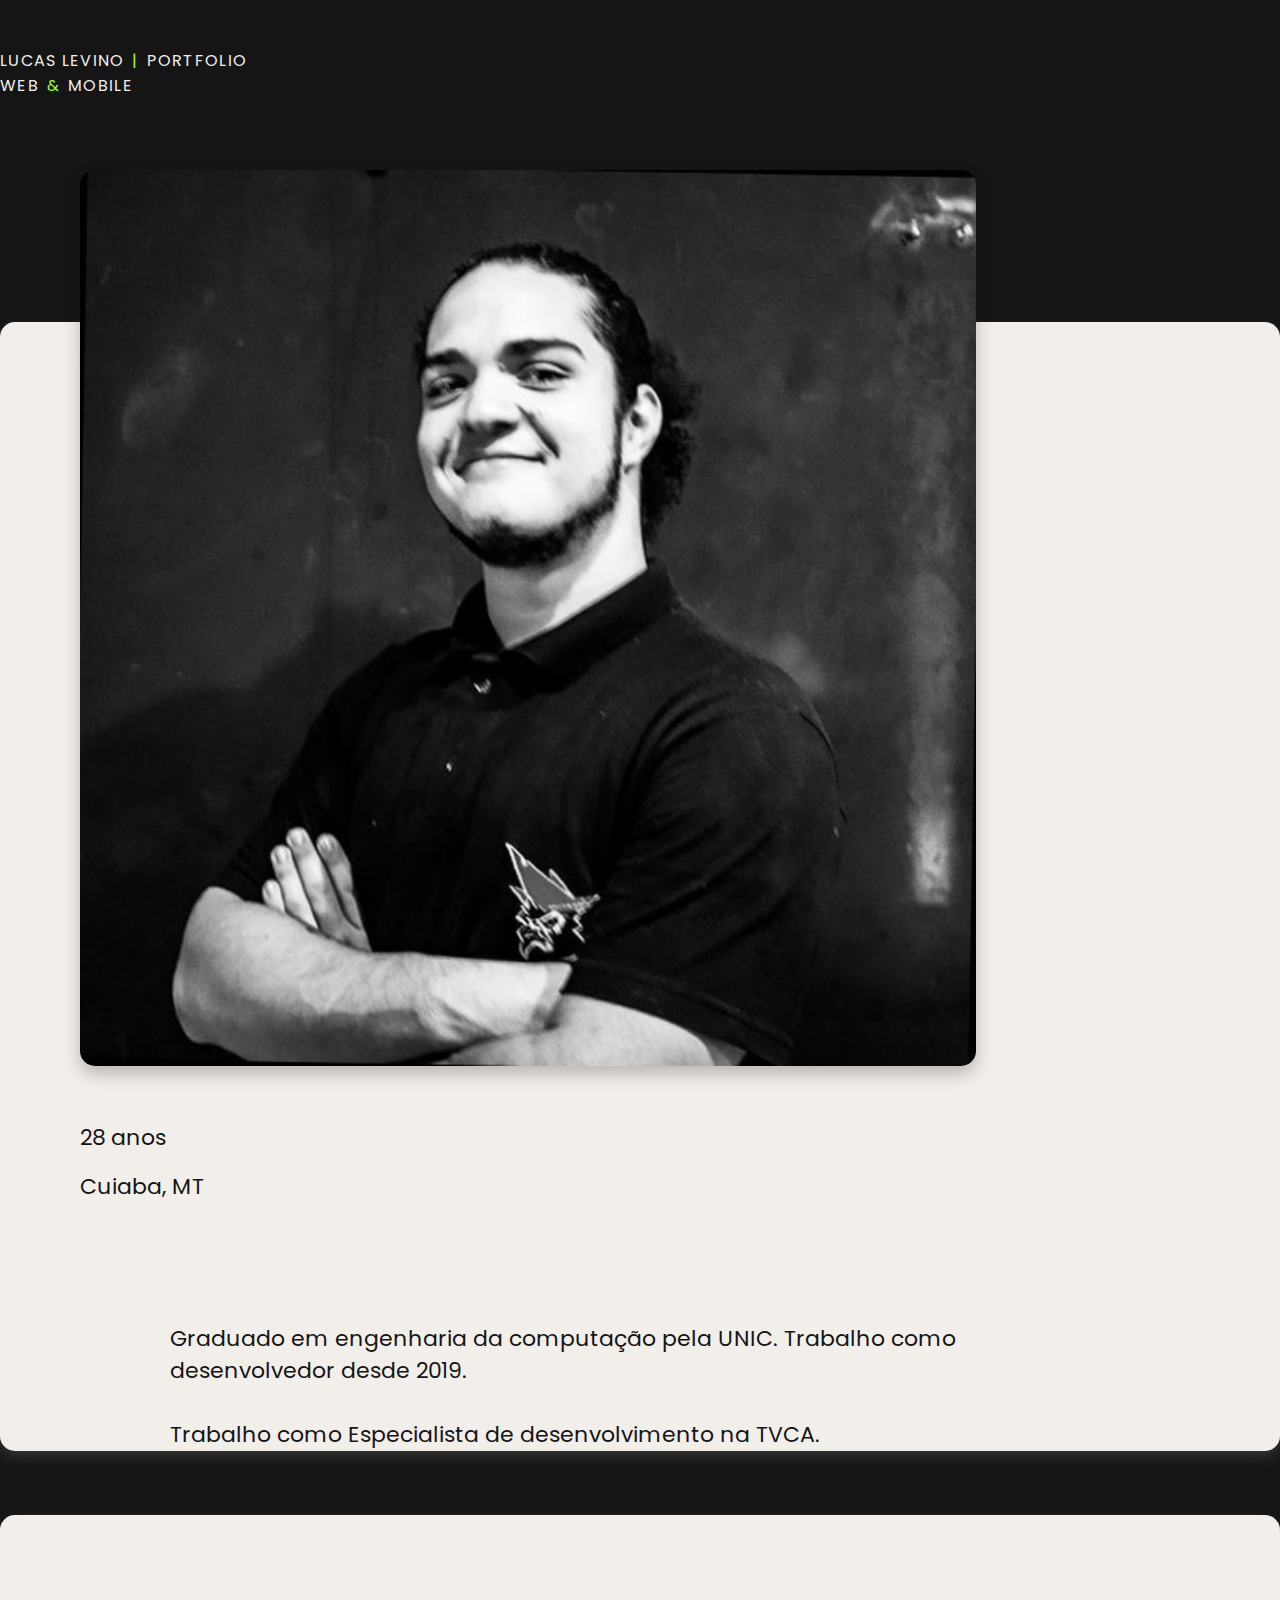
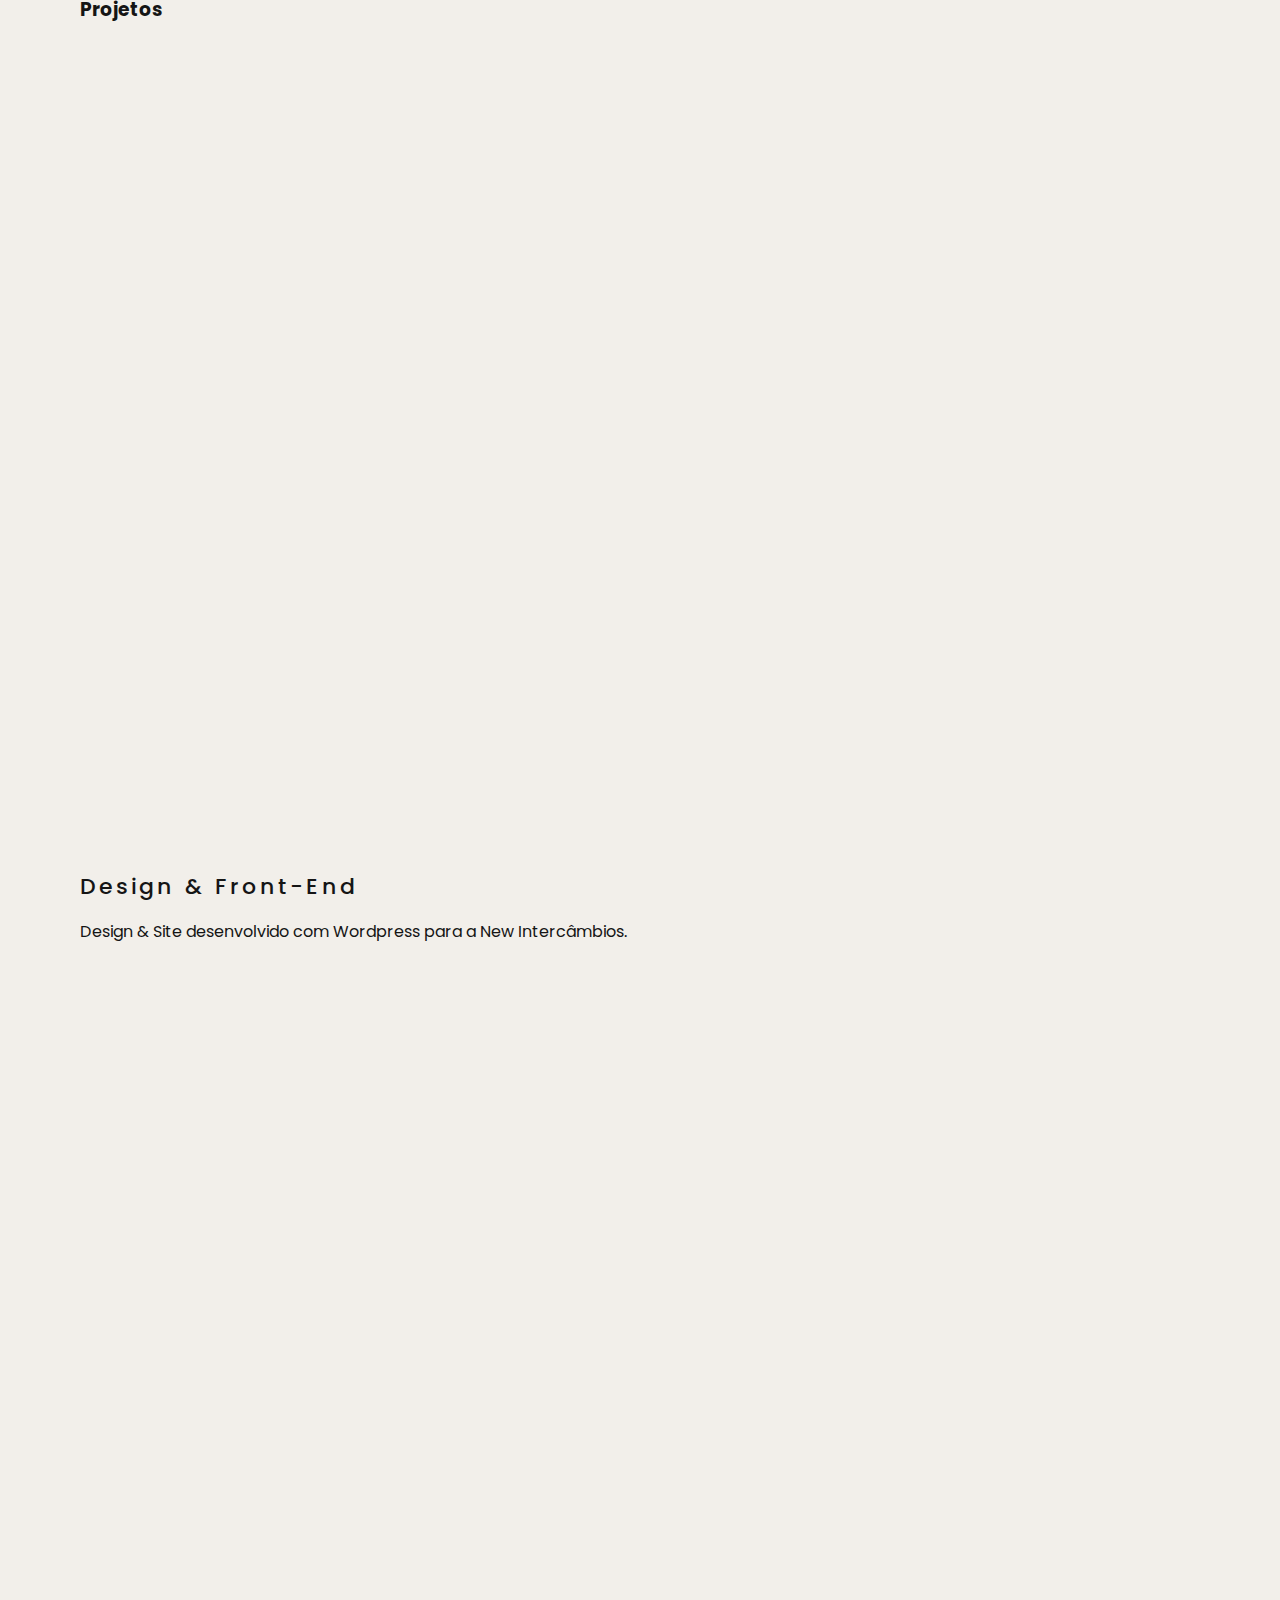
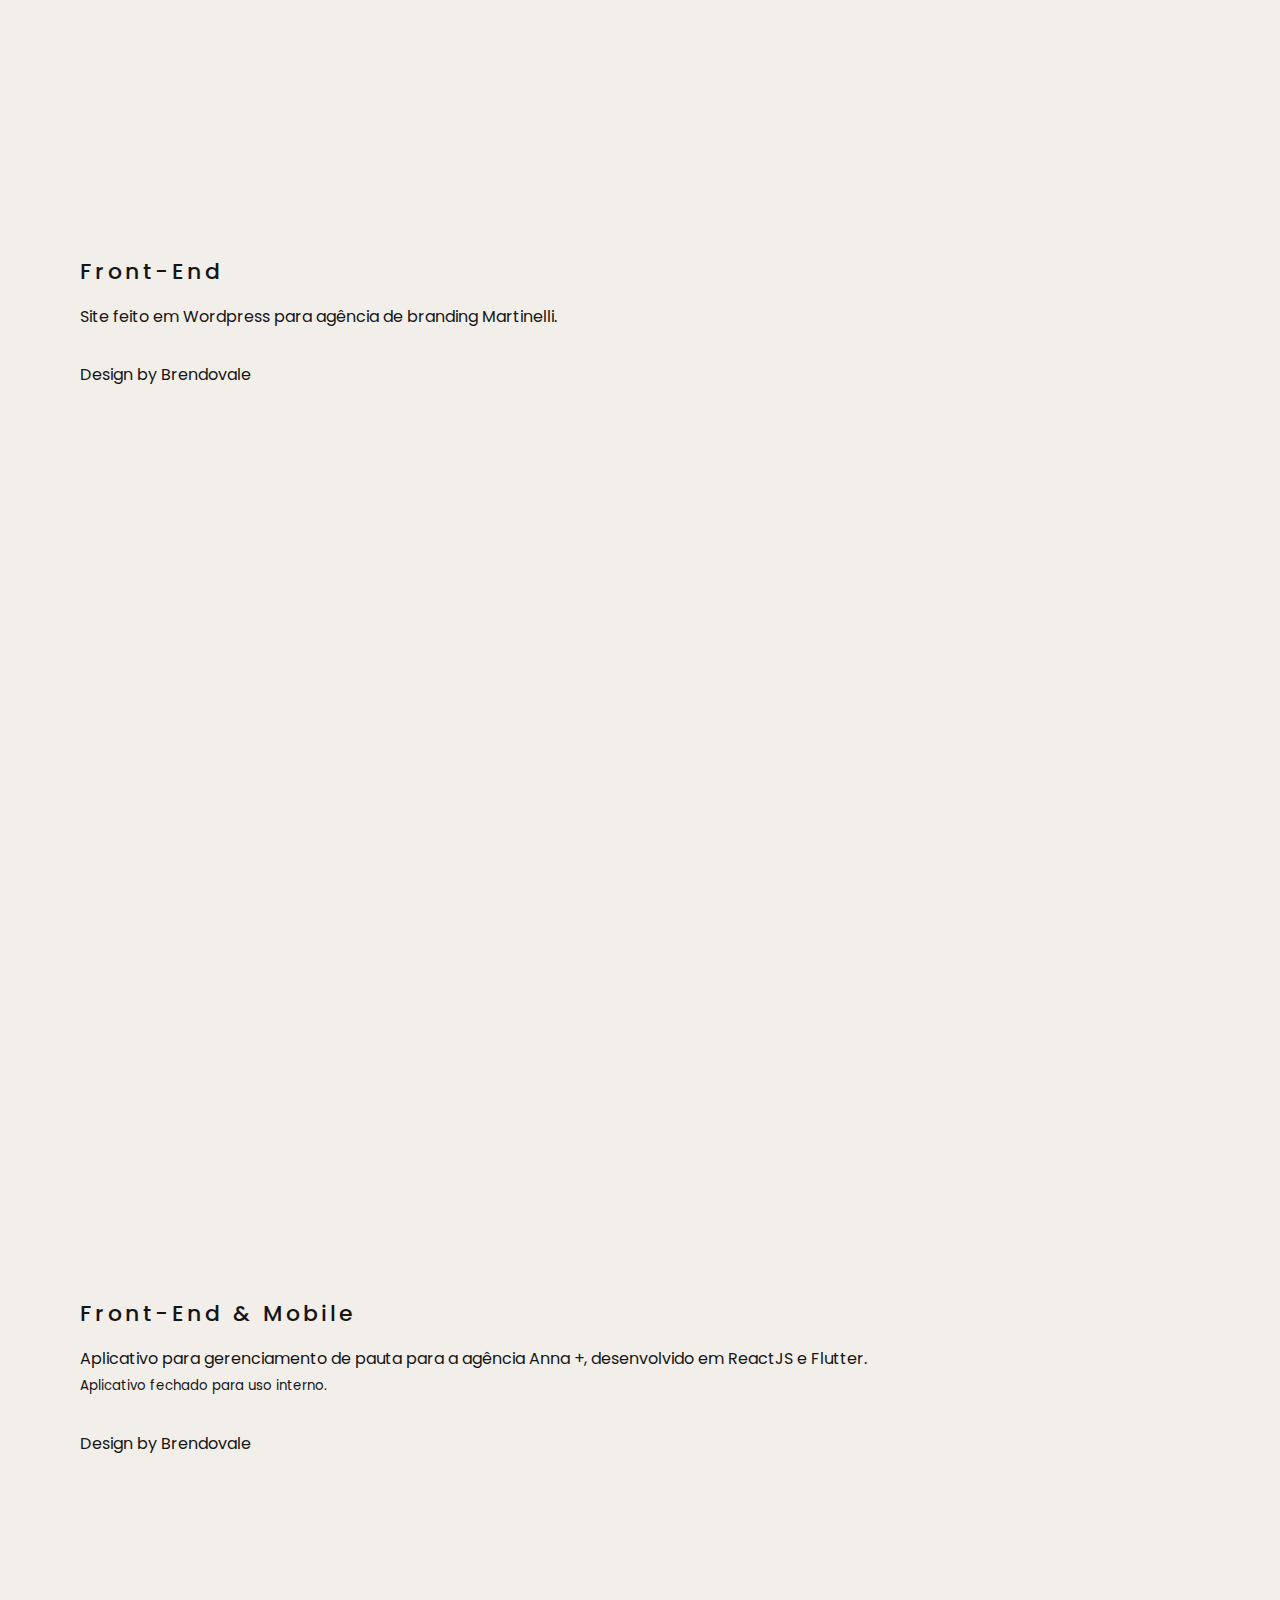
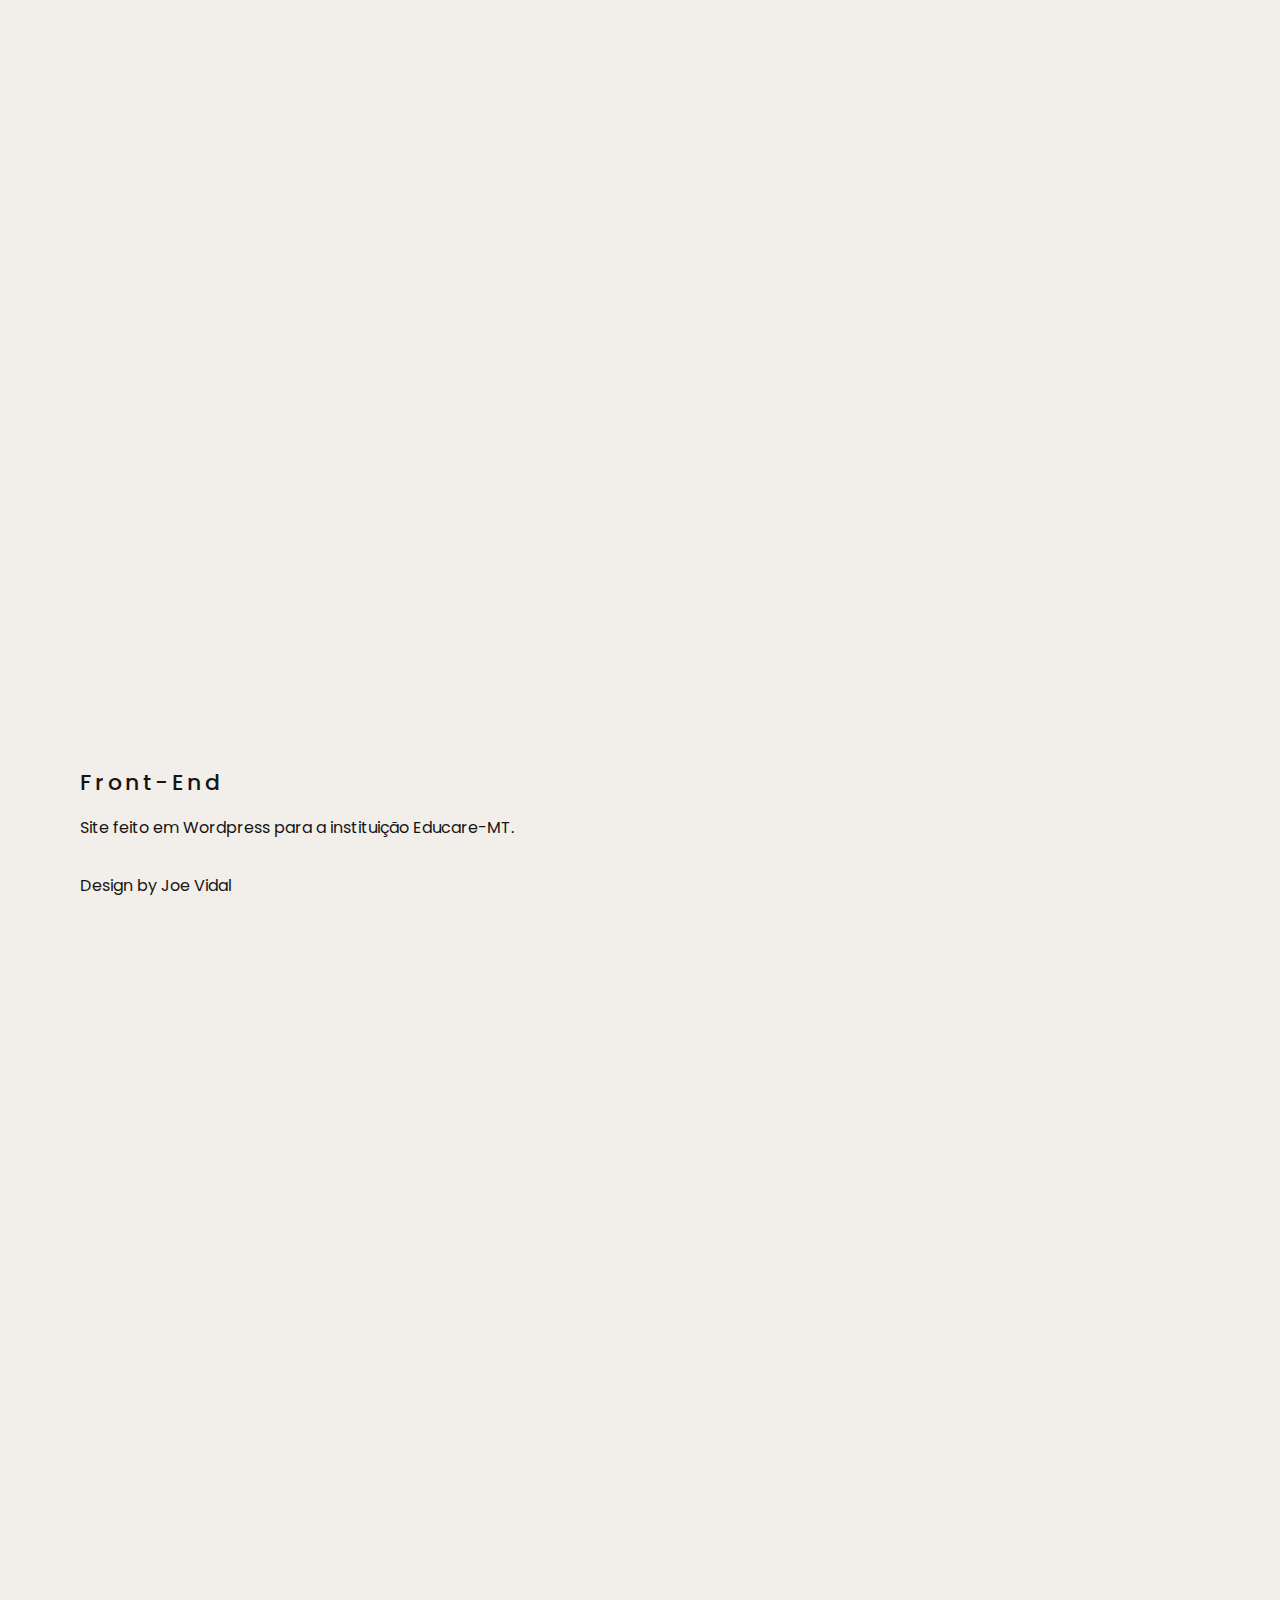
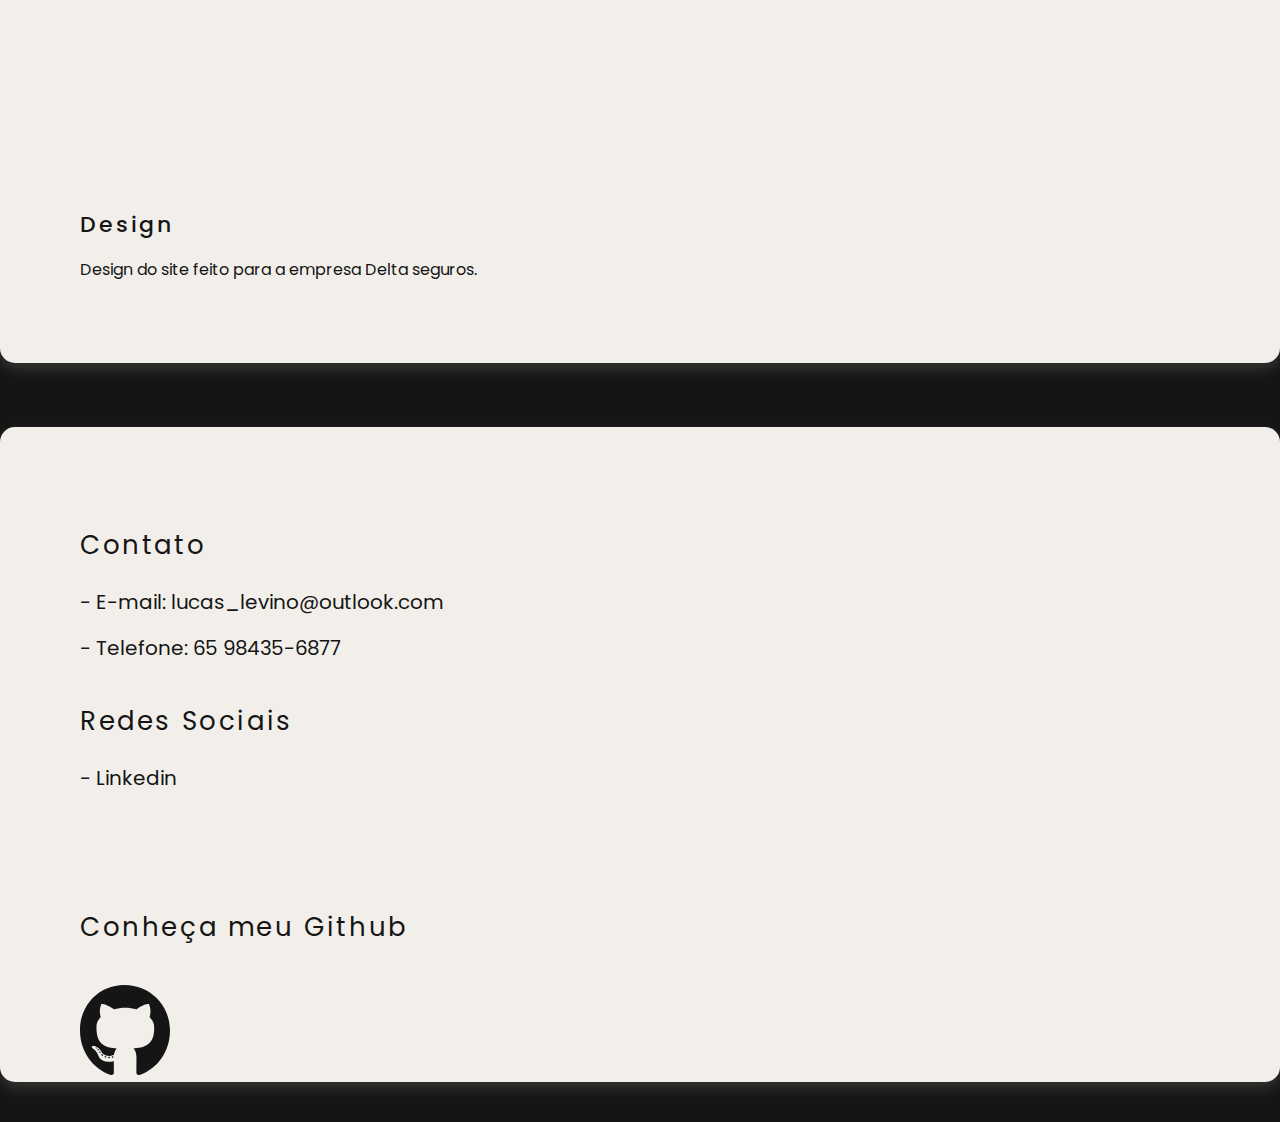
==== commit 167d03a8: "Update index.html" ====
--- a/index.html
+++ b/index.html
@@ -22,7 +22,7 @@
 
             <div class="col-8 col-sm-6">
                 <h5 id="head-bar">LUCAS LEVINO<span>|</span>PORTFOLIO</h5>
-                <h5 id="head-mobile">L,L<span>|</span>PORTFOLIO</h5>
+                <h5 id="head-mobile"><L,L><span>|</span>PORTFOLIO</h5>
             </div>
 
             <div class="col-4 col-sm-6 d-flex justify-content-end">
@@ -59,7 +59,7 @@
 
                     <ul class="list-about">
                         <li id="hello-mobile">Olá, eu sou Lucas Levino</li>
-                        <li>25 anos</li>
+                        <li>28 anos</li>
                         <li>Cuiaba, MT</li>
                     </ul>
 
@@ -68,9 +68,9 @@
 
             <div class="col-lg-7 col-md-6 col-sm-12 d-flex align-items-center">
                 <p class="text-about-body">
-                    Estudante de engenharia da computação pela UNIC. Trabalho como desenvolvedor Web desde 2020. <br/><br/>
-
-                    Trabalhei como Front-end Jr. e desenvolvedor Mobile Jr. na agencia Lab, Metrics em Cuiaba.
+                    Graduado em engenharia da computação pela UNIC. Trabalho como desenvolvedor desde 2019. <br/><br/>
+
+                    Trabalho como Especialista de desenvolvimento na TVCA.
                 </p>
             </div>
 
@@ -157,6 +157,28 @@
                
                 <div class="row mb-40">
                     <div class="col-12">
+                        <iframe width="100%" height="720px" style="border-radius: 15px;" src="https://www.figma.com/embed?embed_host=share&url=https%3A%2F%2Fwww.figma.com%2Fproto%2F938eQAdEw80PEa0A8O9oj9%2FEducare%3Fnode-id%3D231%253A5%26viewport%3D800%252C414%252C0.19536884129047394%26scaling%3Dscale-down-width" allowfullscreen></iframe>
+                    </div>
+                </div>
+
+                <div class="row">
+
+                    <h4 class="project-tag"> Front-End </h4>
+                    <p class="desc-project"> 
+                        Site feito em Wordpress para a instituição Educare-MT.
+                    </p>
+                    <p class="artist-credit">Design by <a href="https://www.behance.net/joevidal" class="especial-link" target="_blank">Joe Vidal</a></p>
+
+                </div>
+            
+            </div>
+
+            <hr class="divider" />
+
+            <div class="row">
+               
+                <div class="row mb-40">
+                    <div class="col-12">
                         <iframe width="100%" height="720px" style="border-radius: 15px;" src="https://www.figma.com/embed?embed_host=share&url=https%3A%2F%2Fwww.figma.com%2Fproto%2FRMoTZCqQQK96V3aZvPUSP8%2FDelta%3Fnode-id%3D14%253A1518%26viewport%3D800%252C414%252C0.19536884129047394%26scaling%3Dscale-down-width" allowfullscreen></iframe>
                     </div>
                 </div>
@@ -185,8 +207,8 @@
                 <div class="row mb-40">
                     <h4 class="title-contact">Contato</h4>                    
                     <ul class="list-info">
-                        <li><a href="mailto:lucao107@hotmail.com">- E-mail: lucao107@hotmail.com</a></li>
-                        <li><a href="tel:+556594356877"></a> - Telefone: 65 98435-6877</li>
+                        <li>- E-mail: <a href="mailto:lucas_levino@outlook.com">lucas_levino@outlook.com</a></li>
+                        <li> - Telefone: <a href="tel:+556594356877">65 98435-6877</a></li>
                     </ul>
                 </div>
 
@@ -206,9 +228,9 @@
                             <h4>Conheça meu Github</h4>
                         </div>
                         <div class="row text-center">
-                            <a href="https://github.com/LucasLevino" target="_blank" rel="Perfil Github">
-                                <svg width="90" height="90" viewBox="0 0 90 90" id="github-svg" xmlns="http://www.w3.org/2000/svg">
-                                <path d="M30.1028 72.4679C30.1028 72.8401 29.6855 73.1378 29.1593 73.1378C28.5605 73.1937 28.1431 72.8959 28.1431 72.4679C28.1431 72.0957 28.5605 71.7979 29.0867 71.7979C29.631 71.7421 30.1028 72.0398 30.1028 72.4679ZM24.4597 71.6304C24.3327 72.0026 24.6956 72.4306 25.2399 72.5423C25.7117 72.7284 26.256 72.5423 26.3649 72.1701C26.4738 71.7979 26.129 71.3699 25.5847 71.2024C25.1129 71.0721 24.5867 71.2582 24.4597 71.6304ZM32.4798 71.314C31.9536 71.4443 31.5907 71.7979 31.6452 72.2259C31.6996 72.5981 32.1714 72.8401 32.7157 72.7098C33.2419 72.5795 33.6048 72.2259 33.5504 71.8537C33.496 71.5001 33.006 71.2582 32.4798 71.314ZM44.4194 0C19.252 0 0 19.5965 0 45.4087C0 66.0474 12.6653 83.7084 30.756 89.9242C33.0786 90.3522 33.8952 88.882 33.8952 87.6723C33.8952 86.5185 33.8407 80.1539 33.8407 76.2457C33.8407 76.2457 21.1391 79.0372 18.4718 70.6999C18.4718 70.6999 16.4032 65.2844 13.4274 63.8886C13.4274 63.8886 9.27218 60.9668 13.7177 61.0226C13.7177 61.0226 18.2359 61.3948 20.7218 65.824C24.6956 73.0076 31.3548 70.9418 33.9496 69.7136C34.3669 66.7359 35.5464 64.6702 36.8528 63.4419C26.7097 62.2881 16.4758 60.7807 16.4758 42.8777C16.4758 37.76 17.8548 35.1918 20.7581 31.9164C20.2863 30.7067 18.744 25.7192 21.2298 19.2801C25.0222 18.0704 33.75 24.3048 33.75 24.3048C37.379 23.2627 41.2802 22.723 45.1452 22.723C49.0101 22.723 52.9113 23.2627 56.5403 24.3048C56.5403 24.3048 65.2681 18.0518 69.0605 19.2801C71.5464 25.7378 70.004 30.7067 69.5323 31.9164C72.4355 35.2104 74.2137 37.7786 74.2137 42.8777C74.2137 60.8365 63.5262 62.2695 53.3831 63.4419C55.0524 64.9121 56.4677 67.7037 56.4677 72.077C56.4677 78.3487 56.4133 86.1091 56.4133 87.6351C56.4133 88.8448 57.248 90.315 59.5524 89.887C77.6976 83.7084 90 66.0474 90 45.4087C90 19.5965 69.5867 0 44.4194 0ZM17.6371 64.1864C17.4012 64.3725 17.4556 64.8005 17.7641 65.1541C18.0544 65.4518 18.4718 65.5821 18.7077 65.3402C18.9435 65.1541 18.8891 64.726 18.5806 64.3725C18.2903 64.0747 17.873 63.9444 17.6371 64.1864ZM15.6774 62.6789C15.5504 62.9209 15.7319 63.2186 16.0948 63.4047C16.3851 63.5908 16.748 63.535 16.875 63.2745C17.002 63.0325 16.8206 62.7348 16.4577 62.5487C16.0948 62.437 15.8044 62.4928 15.6774 62.6789ZM21.5565 69.3041C21.2661 69.5461 21.375 70.1044 21.7923 70.458C22.2097 70.886 22.7359 70.9418 22.9718 70.6441C23.2077 70.4021 23.0988 69.8438 22.7359 69.4902C22.3367 69.0622 21.7923 69.0064 21.5565 69.3041ZM19.4879 66.5685C19.1976 66.7546 19.1976 67.2384 19.4879 67.6665C19.7782 68.0945 20.2681 68.2806 20.504 68.0945C20.7944 67.8526 20.7944 67.3687 20.504 66.9407C20.25 66.5126 19.7782 66.3265 19.4879 66.5685Z"/>
+                            <a href="https://github.com/LucasLevino" id="github-svg" target="_blank" rel="Perfil Github">
+                                <svg width="90" height="90" viewBox="0 0 90 90" xmlns="http://www.w3.org/2000/svg">
+                                    <path d="M30.1028 72.4679C30.1028 72.8401 29.6855 73.1378 29.1593 73.1378C28.5605 73.1937 28.1431 72.8959 28.1431 72.4679C28.1431 72.0957 28.5605 71.7979 29.0867 71.7979C29.631 71.7421 30.1028 72.0398 30.1028 72.4679ZM24.4597 71.6304C24.3327 72.0026 24.6956 72.4306 25.2399 72.5423C25.7117 72.7284 26.256 72.5423 26.3649 72.1701C26.4738 71.7979 26.129 71.3699 25.5847 71.2024C25.1129 71.0721 24.5867 71.2582 24.4597 71.6304ZM32.4798 71.314C31.9536 71.4443 31.5907 71.7979 31.6452 72.2259C31.6996 72.5981 32.1714 72.8401 32.7157 72.7098C33.2419 72.5795 33.6048 72.2259 33.5504 71.8537C33.496 71.5001 33.006 71.2582 32.4798 71.314ZM44.4194 0C19.252 0 0 19.5965 0 45.4087C0 66.0474 12.6653 83.7084 30.756 89.9242C33.0786 90.3522 33.8952 88.882 33.8952 87.6723C33.8952 86.5185 33.8407 80.1539 33.8407 76.2457C33.8407 76.2457 21.1391 79.0372 18.4718 70.6999C18.4718 70.6999 16.4032 65.2844 13.4274 63.8886C13.4274 63.8886 9.27218 60.9668 13.7177 61.0226C13.7177 61.0226 18.2359 61.3948 20.7218 65.824C24.6956 73.0076 31.3548 70.9418 33.9496 69.7136C34.3669 66.7359 35.5464 64.6702 36.8528 63.4419C26.7097 62.2881 16.4758 60.7807 16.4758 42.8777C16.4758 37.76 17.8548 35.1918 20.7581 31.9164C20.2863 30.7067 18.744 25.7192 21.2298 19.2801C25.0222 18.0704 33.75 24.3048 33.75 24.3048C37.379 23.2627 41.2802 22.723 45.1452 22.723C49.0101 22.723 52.9113 23.2627 56.5403 24.3048C56.5403 24.3048 65.2681 18.0518 69.0605 19.2801C71.5464 25.7378 70.004 30.7067 69.5323 31.9164C72.4355 35.2104 74.2137 37.7786 74.2137 42.8777C74.2137 60.8365 63.5262 62.2695 53.3831 63.4419C55.0524 64.9121 56.4677 67.7037 56.4677 72.077C56.4677 78.3487 56.4133 86.1091 56.4133 87.6351C56.4133 88.8448 57.248 90.315 59.5524 89.887C77.6976 83.7084 90 66.0474 90 45.4087C90 19.5965 69.5867 0 44.4194 0ZM17.6371 64.1864C17.4012 64.3725 17.4556 64.8005 17.7641 65.1541C18.0544 65.4518 18.4718 65.5821 18.7077 65.3402C18.9435 65.1541 18.8891 64.726 18.5806 64.3725C18.2903 64.0747 17.873 63.9444 17.6371 64.1864ZM15.6774 62.6789C15.5504 62.9209 15.7319 63.2186 16.0948 63.4047C16.3851 63.5908 16.748 63.535 16.875 63.2745C17.002 63.0325 16.8206 62.7348 16.4577 62.5487C16.0948 62.437 15.8044 62.4928 15.6774 62.6789ZM21.5565 69.3041C21.2661 69.5461 21.375 70.1044 21.7923 70.458C22.2097 70.886 22.7359 70.9418 22.9718 70.6441C23.2077 70.4021 23.0988 69.8438 22.7359 69.4902C22.3367 69.0622 21.7923 69.0064 21.5565 69.3041ZM19.4879 66.5685C19.1976 66.7546 19.1976 67.2384 19.4879 67.6665C19.7782 68.0945 20.2681 68.2806 20.504 68.0945C20.7944 67.8526 20.7944 67.3687 20.504 66.9407C20.25 66.5126 19.7782 66.3265 19.4879 66.5685Z"/>
                                 </svg>
                             </a>
                         </div>
